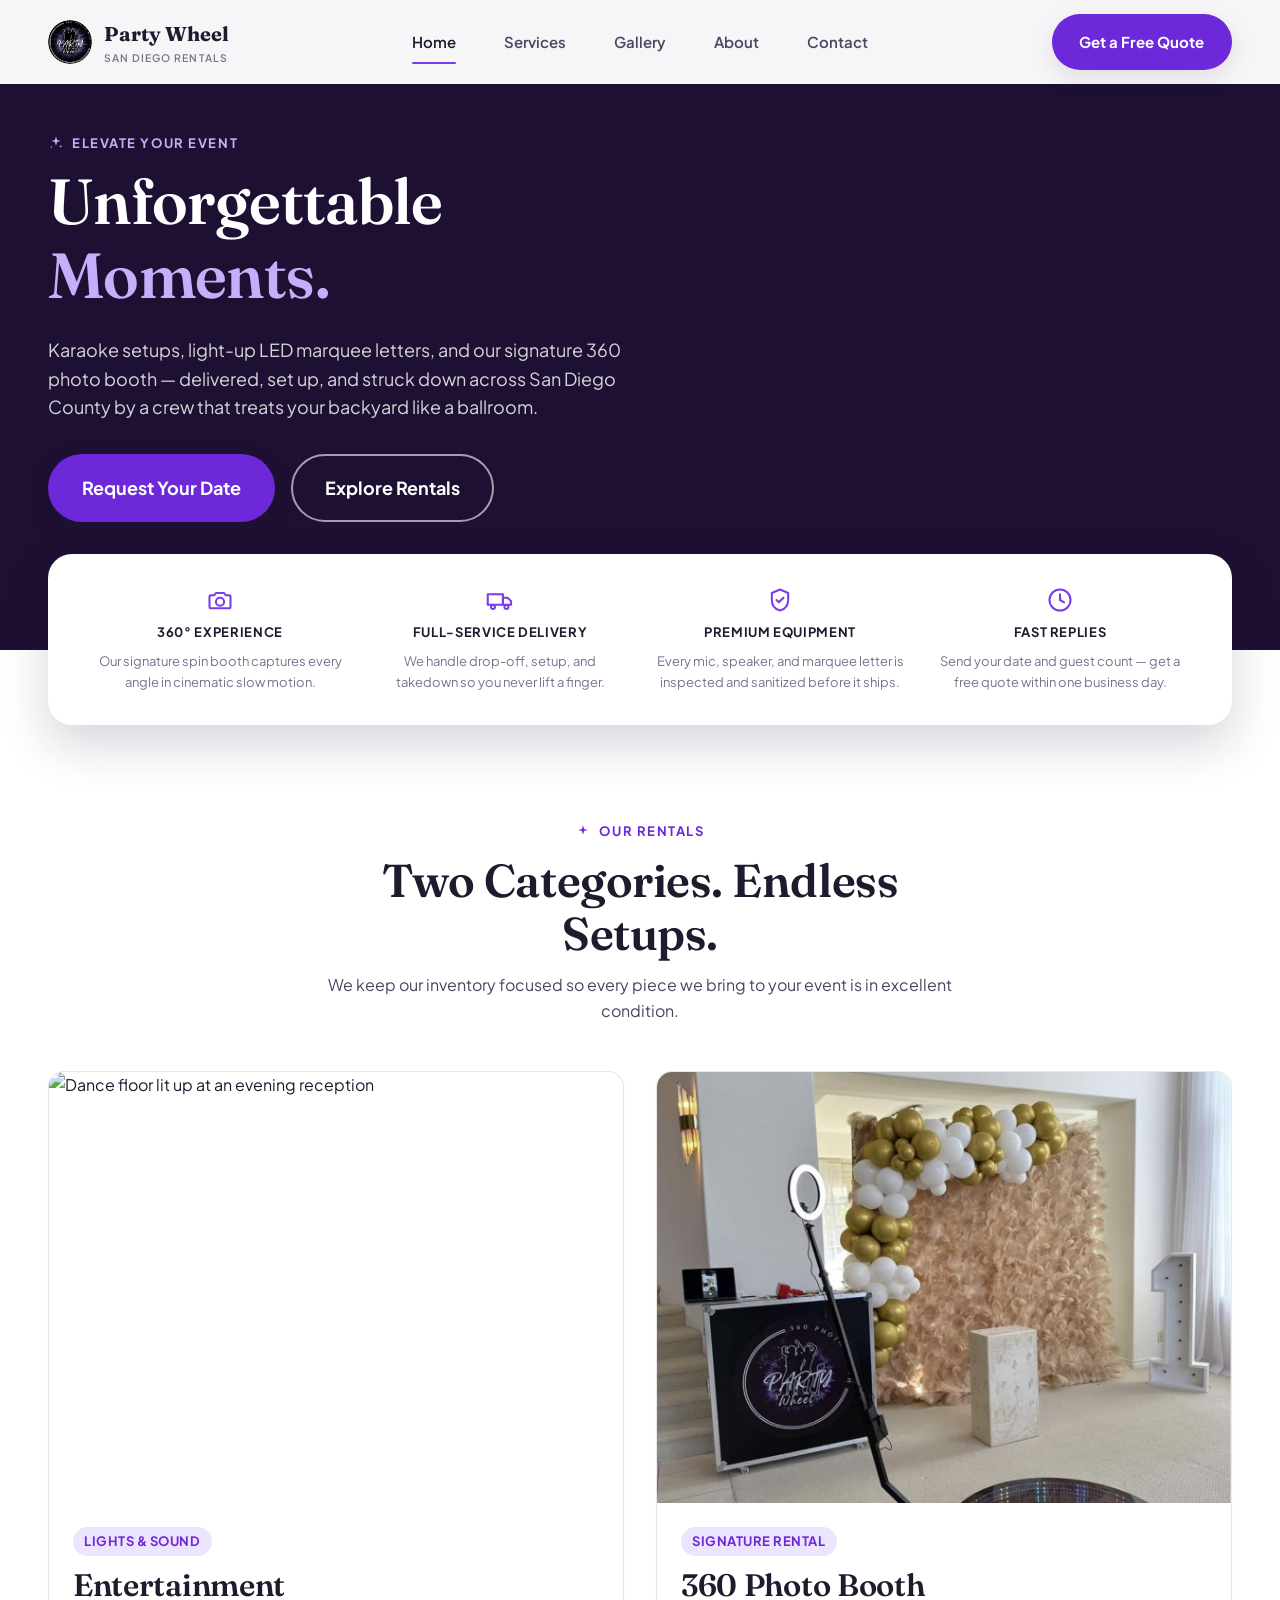
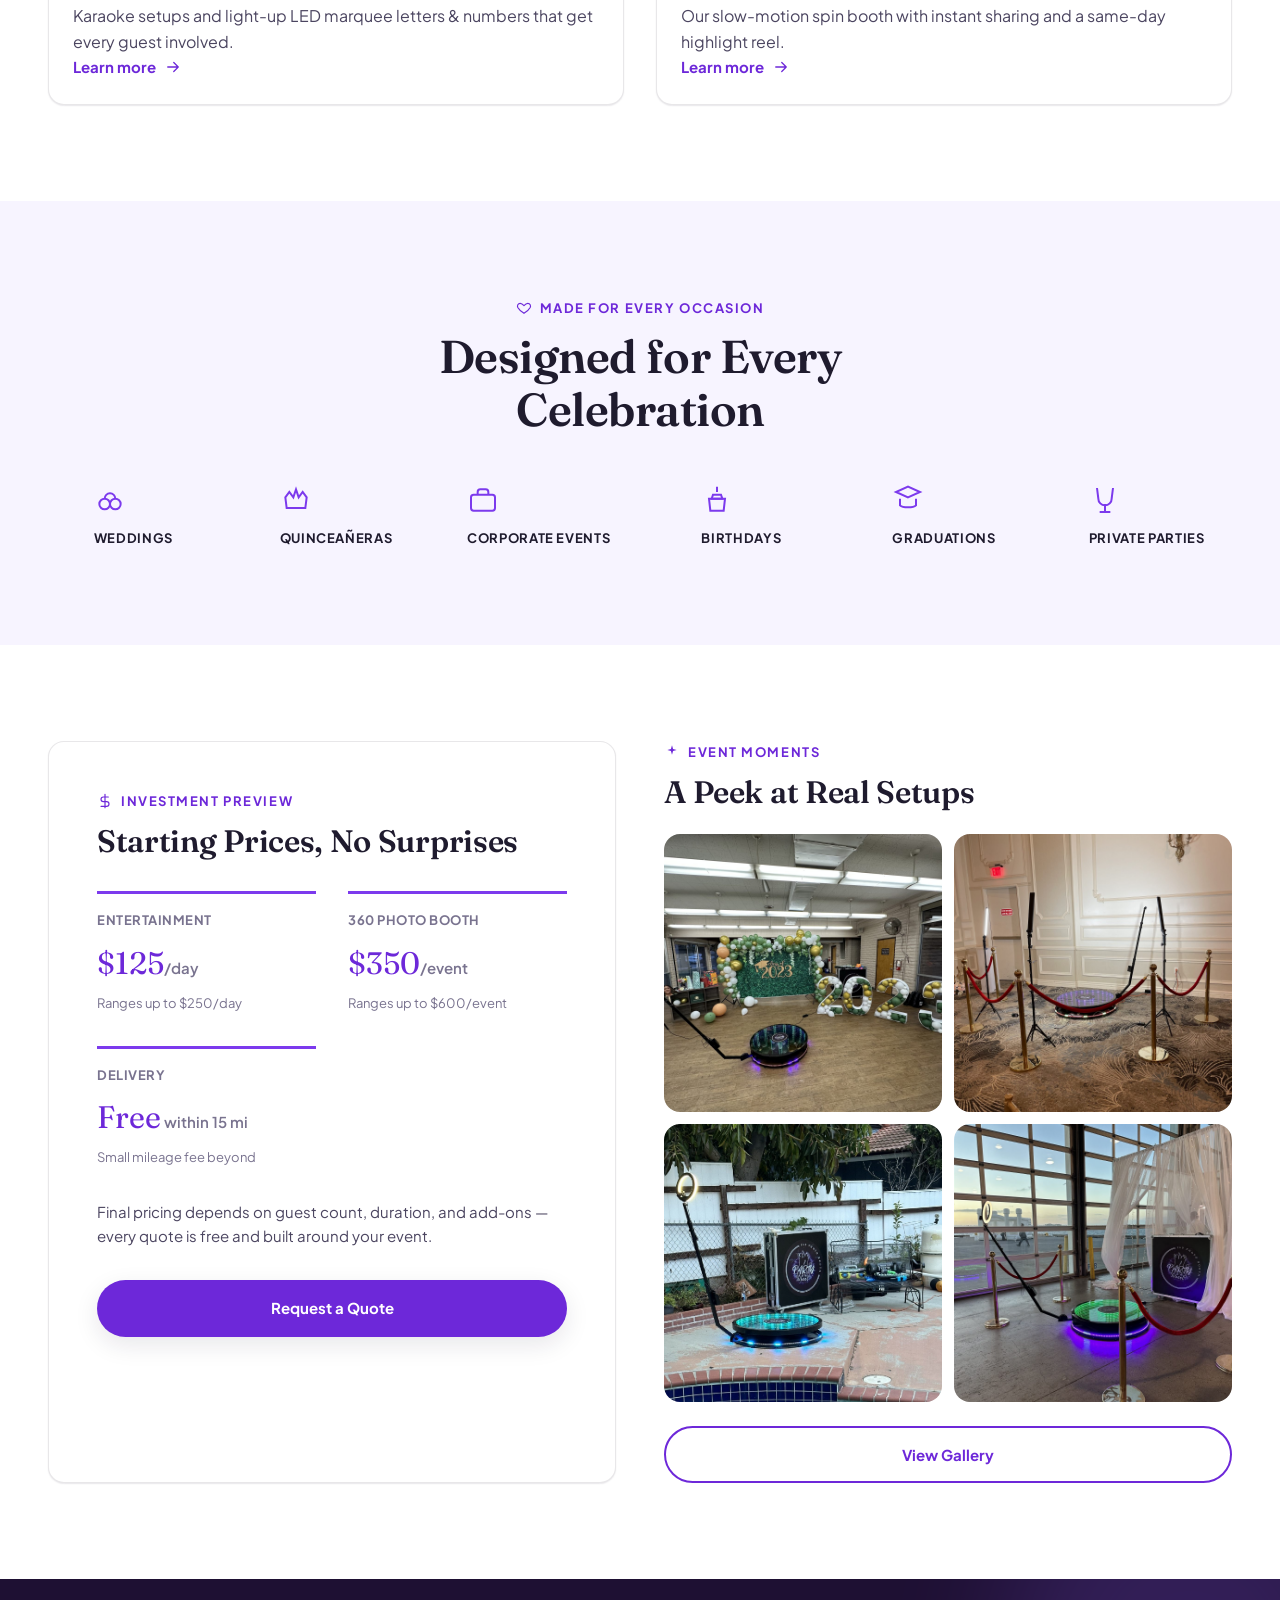
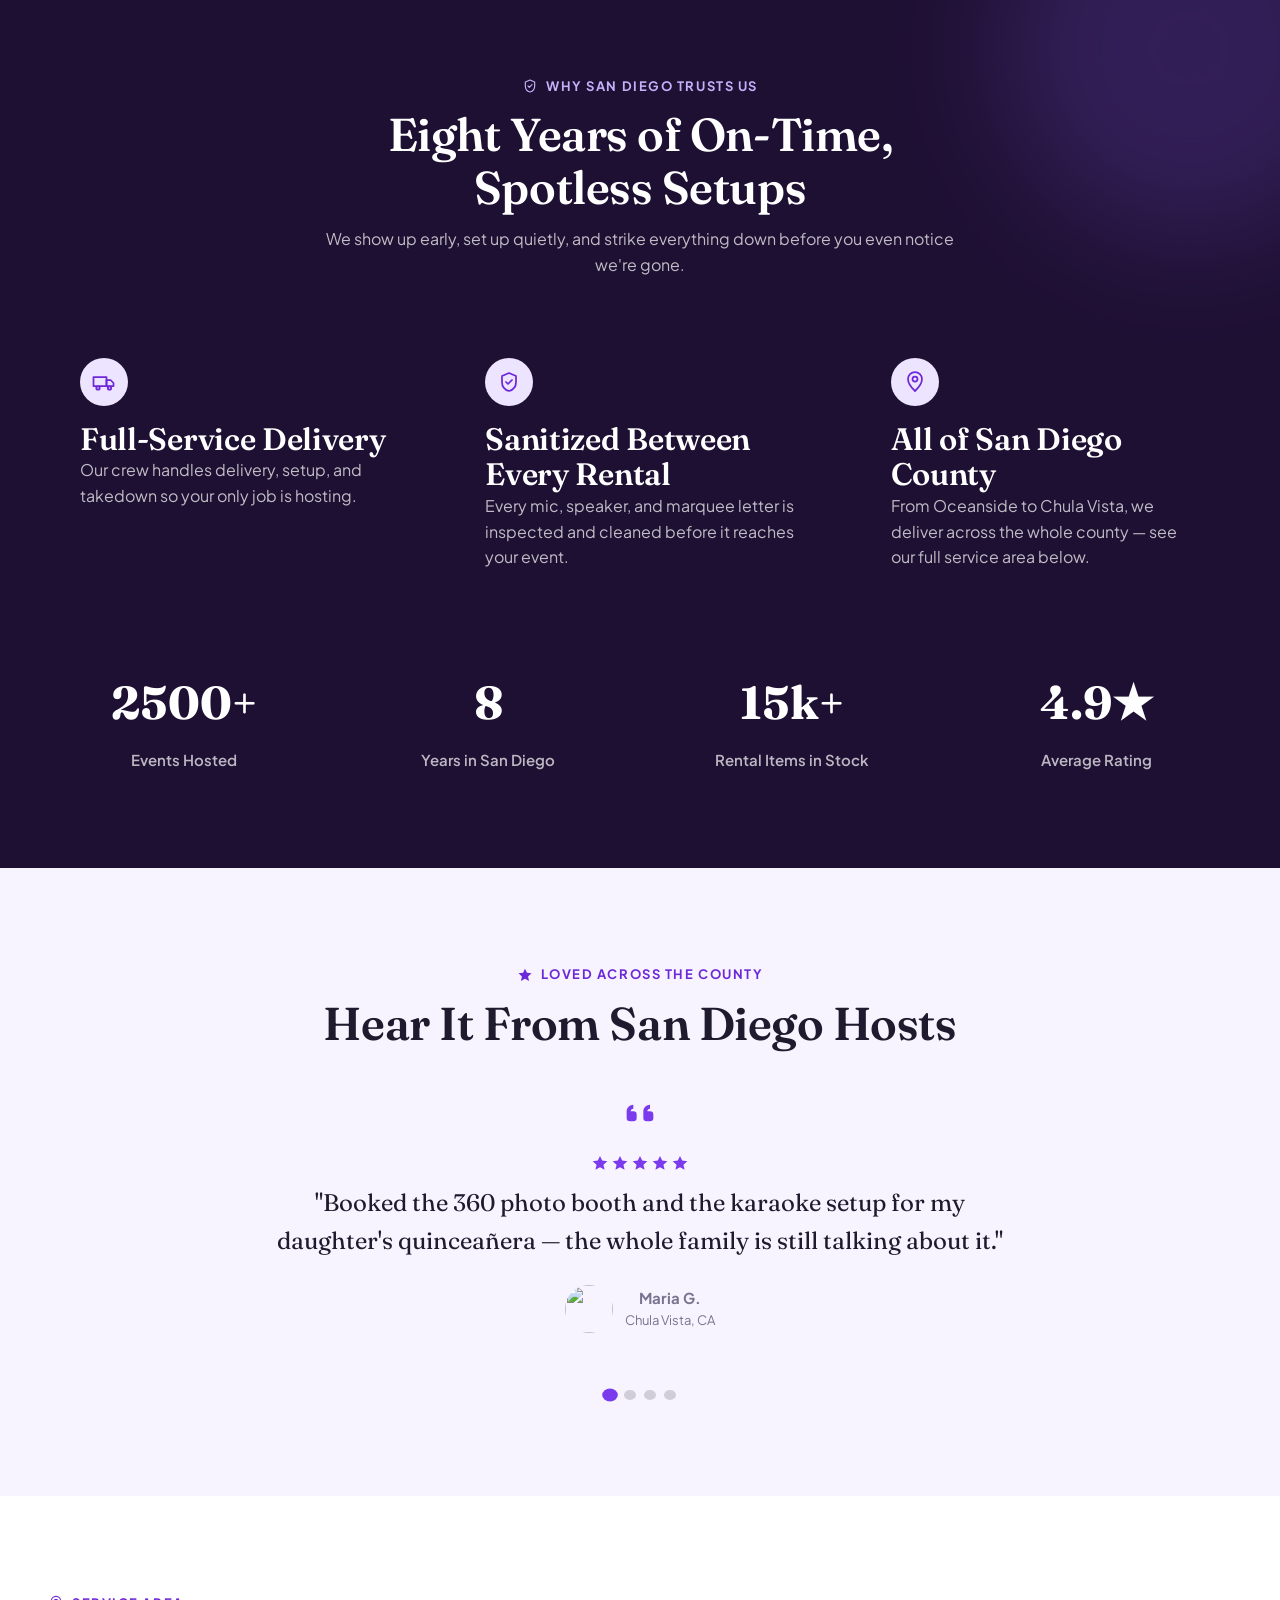
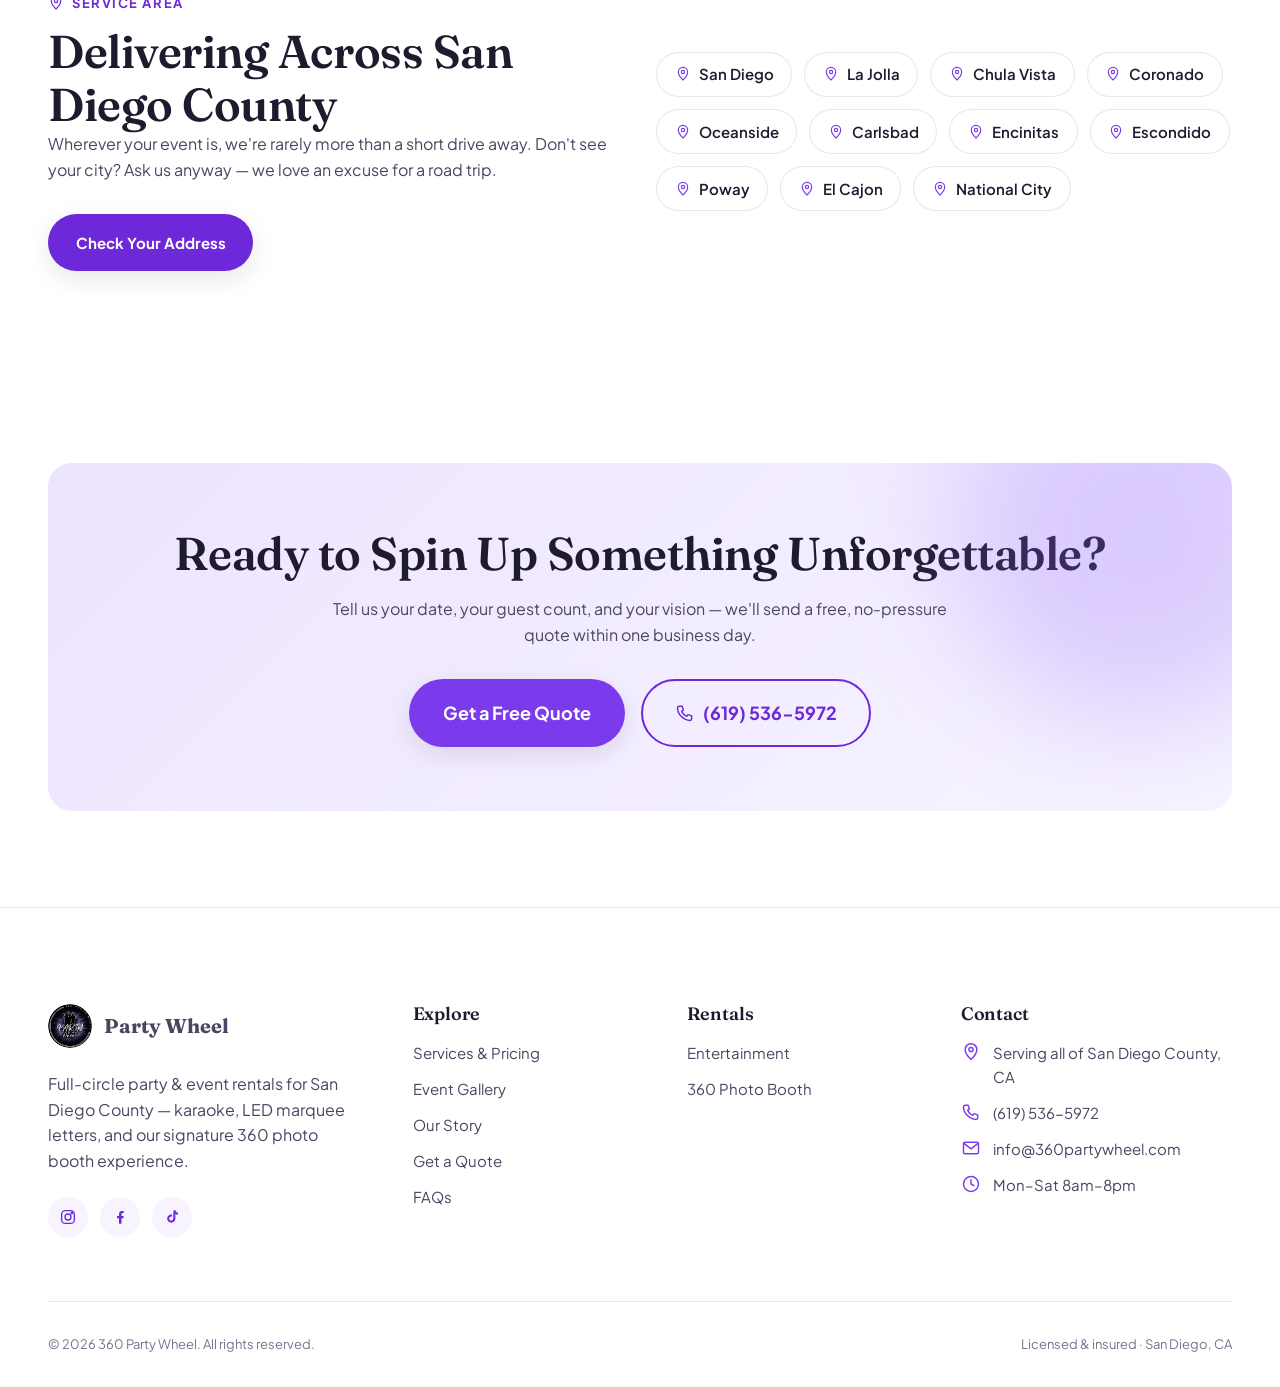
==== index.html @ d9ec2bf5 "Initial commit of 360 Party Wheel website Static HTML/CSS/JS site for the 360 Party Wheel party rent" ====
<!doctype html>
<html lang="en">
<head>
<meta charset="UTF-8">
<meta name="viewport" content="width=device-width, initial-scale=1">
<title>360 Party Wheel | San Diego Party & Event Rentals — Karaoke, LED Marquee, Photo Booth</title>
<meta name="description" content="San Diego's full-circle party rental company. Karaoke setups, LED marquee letters &amp; numbers, and our signature 360 photo booth — delivered and set up across San Diego County.">
<meta name="theme-color" content="#1e1033">
<link rel="preconnect" href="https://fonts.googleapis.com">
<link rel="preconnect" href="https://fonts.gstatic.com" crossorigin>
<link rel="preconnect" href="https://images.unsplash.com">
<link rel="icon" type="image/png" href="assets/img/favicon.png">
<link rel="stylesheet" href="assets/css/style.css">
</head>
<body>
<a class="skip-link" href="#main">Skip to main content</a>

<header class="site-header">
  <div class="container">
    <a href="index.html" class="brand">
      <img src="assets/img/logo-badge.png" alt="" class="brand-logo" width="44" height="44">
      <span>Party Wheel<small>San Diego Rentals</small></span>
    </a>
    <nav class="nav-desktop" aria-label="Primary">
      <a href="index.html">Home</a>
      <a href="services.html">Services</a>
      <a href="gallery.html">Gallery</a>
      <a href="about.html">About</a>
      <a href="contact.html">Contact</a>
    </nav>
    <div class="header-actions">
      <a class="btn btn-primary" href="contact.html">Get a Free Quote</a>
      <button class="nav-toggle" aria-label="Open menu" aria-expanded="false" aria-controls="nav-drawer">
        <span></span><span></span><span></span>
      </button>
    </div>
  </div>
</header>

<div class="nav-drawer" id="nav-drawer" data-open="false">
  <div class="nav-drawer-scrim"></div>
  <div class="nav-drawer-panel" role="dialog" aria-modal="true" aria-label="Mobile navigation">
    <div class="nav-drawer-head">
      <span class="brand"><img src="assets/img/logo-badge.png" alt="" class="brand-logo" width="48" height="48"></span>
      <button class="icon-btn nav-drawer-close" aria-label="Close menu">
        <svg viewBox="0 0 24 24" fill="none" stroke="currentColor" stroke-width="1.75" stroke-linecap="round" stroke-linejoin="round"><path d="M6 6l12 12M18 6L6 18"/></svg>
      </button>
    </div>
    <nav class="nav-drawer-links" aria-label="Mobile primary">
      <a href="index.html">Home</a>
      <a href="services.html">Services</a>
      <a href="gallery.html">Gallery</a>
      <a href="about.html">About</a>
      <a href="contact.html">Contact</a>
    </nav>
    <div class="nav-drawer-foot">
      <a href="tel:+16195365972"><svg style="width:18px;height:18px;display:inline;vertical-align:-3px;margin-right:6px" viewBox="0 0 24 24" fill="none" stroke="currentColor" stroke-width="1.75" stroke-linecap="round" stroke-linejoin="round"><path d="M5 4h3.5l1.5 4.5-2 1.5a12 12 0 0 0 6 6l1.5-2 4.5 1.5V19a2 2 0 0 1-2 2C10.5 21 3 13.5 3 6a2 2 0 0 1 2-2z"/></svg>(619) 536-5972</a>
      <a class="btn btn-accent btn-block" href="contact.html">Get a Free Quote</a>
    </div>
  </div>
</div>

<main id="main">

  <!-- ============ HERO ============ -->
  <section class="hero">
    <div class="hero-bg">
      <img
        src="https://images.unsplash.com/photo-1517457373958-b7bdd4587205?auto=format&fit=crop&w=1800&h=1400&q=75"
        width="1800" height="1400"
        alt="Dance floor lit up with colorful lights at an evening reception"
        fetchpriority="high">
    </div>
    <div class="container">
      <div class="hero-copy">
        <span class="eyebrow">
          <svg viewBox="0 0 24 24" fill="currentColor"><path d="M12 2l1.6 5.4L19 9l-5.4 1.6L12 16l-1.6-5.4L5 9l5.4-1.6z"/><circle cx="19" cy="17" r="1.4"/><circle cx="5" cy="18" r="1"/></svg>
          Elevate Your Event
        </span>
        <h1 class="reveal">Unforgettable <em>Moments.</em></h1>
        <p class="hero-lede reveal">Karaoke setups, light-up LED marquee letters, and our signature 360 photo booth — delivered, set up, and struck down across San Diego County by a crew that treats your backyard like a ballroom.</p>
        <div class="hero-actions reveal">
          <a class="btn btn-primary btn-lg" href="contact.html">Request Your Date</a>
          <a class="btn btn-outline btn-lg" href="services.html">Explore Rentals</a>
        </div>
      </div>
    </div>
  </section>

  <div class="container">
    <div class="feature-bar reveal">
      <div class="feature-bar-item">
        <svg viewBox="0 0 24 24" fill="none" stroke="currentColor" stroke-width="1.75" stroke-linecap="round" stroke-linejoin="round"><path d="M4 8h3l1.5-2h7L17 8h3a1 1 0 0 1 1 1v9a1 1 0 0 1-1 1H4a1 1 0 0 1-1-1V9a1 1 0 0 1 1-1z"/><circle cx="12" cy="13.5" r="3.5"/></svg>
        <strong>360° Experience</strong>
        <p>Our signature spin booth captures every angle in cinematic slow motion.</p>
      </div>
      <div class="feature-bar-item">
        <svg viewBox="0 0 24 24" fill="none" stroke="currentColor" stroke-width="1.75" stroke-linecap="round" stroke-linejoin="round"><rect x="1.5" y="7" width="13" height="9"/><path d="M14.5 10h4l3 3v3h-7z"/><circle cx="6" cy="18" r="1.7"/><circle cx="17.5" cy="18" r="1.7"/></svg>
        <strong>Full-Service Delivery</strong>
        <p>We handle drop-off, setup, and takedown so you never lift a finger.</p>
      </div>
      <div class="feature-bar-item">
        <svg viewBox="0 0 24 24" fill="none" stroke="currentColor" stroke-width="1.75" stroke-linecap="round" stroke-linejoin="round"><path d="M12 3l7 3v6c0 5-3 8-7 9-4-1-7-4-7-9V6z"/><path d="M9 12l2 2 4-4"/></svg>
        <strong>Premium Equipment</strong>
        <p>Every mic, speaker, and marquee letter is inspected and sanitized before it ships.</p>
      </div>
      <div class="feature-bar-item">
        <svg viewBox="0 0 24 24" fill="none" stroke="currentColor" stroke-width="1.75" stroke-linecap="round" stroke-linejoin="round"><circle cx="12" cy="12" r="9"/><path d="M12 7v5l3.5 2"/></svg>
        <strong>Fast Replies</strong>
        <p>Send your date and guest count — get a free quote within one business day.</p>
      </div>
    </div>
  </div>

  <!-- ============ OUR RENTALS ============ -->
  <section class="section" id="rentals-overview" style="padding-top: 0;">
    <div class="container">
      <div class="section-head centered mx-auto">
        <span class="eyebrow">
          <svg viewBox="0 0 24 24" fill="currentColor"><path d="M12 2l1.6 5.4L19 9l-5.4 1.6L12 16l-1.6-5.4L5 9l5.4-1.6z"/></svg>
          Our Rentals
        </span>
        <h2>Two Categories. Endless Setups.</h2>
        <p>We keep our inventory focused so every piece we bring to your event is in excellent condition.</p>
      </div>
      <div class="grid grid-2" data-reveal-group>
        <article class="card item-card reveal">
          <div class="item-card-media">
            <img src="https://images.unsplash.com/photo-1517457373958-b7bdd4587205?auto=format&fit=crop&w=600&h=450&q=75" width="600" height="450" loading="lazy" alt="Dance floor lit up at an evening reception">
          </div>
          <div class="item-card-body">
            <span class="item-card-tag">Lights &amp; Sound</span>
            <h3>Entertainment</h3>
            <p>Karaoke setups and light-up LED marquee letters &amp; numbers that get every guest involved.</p>
            <a class="service-card-link" href="services.html#entertainment">
              Learn more
              <svg viewBox="0 0 24 24" fill="none" stroke="currentColor" stroke-width="1.75" stroke-linecap="round" stroke-linejoin="round"><path d="M5 12h14M13 6l6 6-6 6"/></svg>
            </a>
          </div>
        </article>
        <article class="card item-card reveal">
          <div class="item-card-media">
            <img src="assets/img/gallery/booth-birthday-balloon-arch.jpg" width="600" height="450" loading="lazy" alt="360 Party Wheel spin booth set up in front of a gold and white balloon arch">
          </div>
          <div class="item-card-body">
            <span class="item-card-tag">Signature Rental</span>
            <h3>360 Photo Booth</h3>
            <p>Our slow-motion spin booth with instant sharing and a same-day highlight reel.</p>
            <a class="service-card-link" href="services.html#photo-booth">
              Learn more
              <svg viewBox="0 0 24 24" fill="none" stroke="currentColor" stroke-width="1.75" stroke-linecap="round" stroke-linejoin="round"><path d="M5 12h14M13 6l6 6-6 6"/></svg>
            </a>
          </div>
        </article>
      </div>
    </div>
  </section>

  <!-- ============ OCCASIONS ============ -->
  <section class="section section-alt">
    <div class="container">
      <div class="section-head centered mx-auto">
        <span class="eyebrow">
          <svg viewBox="0 0 24 24" fill="none" stroke="currentColor" stroke-width="1.75" stroke-linecap="round" stroke-linejoin="round"><path d="M12 20s-7-4.4-9.3-8.7C1.3 8.3 3 5 6.3 5 8.4 5 10 6.2 12 8.5 14 6.2 15.6 5 17.7 5 21 5 22.7 8.3 21.3 11.3 19 15.6 12 20 12 20z"/></svg>
          Made for Every Occasion
        </span>
        <h2>Designed for Every Celebration</h2>
      </div>
      <div class="grid occasion-grid" data-reveal-group style="text-align:center;">
        <div class="reveal">
          <svg style="width:32px;height:32px;color:var(--violet-600);margin-bottom:var(--space-3);" viewBox="0 0 24 24" fill="none" stroke="currentColor" stroke-width="1.5"><circle cx="8" cy="15" r="4"/><circle cx="16" cy="15" r="4"/><path d="M8 11a4 4 0 0 1 8 0"/></svg>
          <div style="font-size:var(--text-xs); font-weight:700; text-transform:uppercase; letter-spacing:0.05em;">Weddings</div>
        </div>
        <div class="reveal">
          <svg style="width:32px;height:32px;color:var(--violet-600);margin-bottom:var(--space-3);" viewBox="0 0 24 24" fill="none" stroke="currentColor" stroke-width="1.5"><path d="M4 10l3-4 3 4 2-6 2 6 3-4 3 4-1 8H5z"/><path d="M5 18h14"/></svg>
          <div style="font-size:var(--text-xs); font-weight:700; text-transform:uppercase; letter-spacing:0.05em;">Quinceañeras</div>
        </div>
        <div class="reveal">
          <svg style="width:32px;height:32px;color:var(--violet-600);margin-bottom:var(--space-3);" viewBox="0 0 24 24" fill="none" stroke="currentColor" stroke-width="1.5"><rect x="3" y="8" width="18" height="12" rx="2"/><path d="M8 8V6a2 2 0 0 1 2-2h4a2 2 0 0 1 2 2v2"/></svg>
          <div style="font-size:var(--text-xs); font-weight:700; text-transform:uppercase; letter-spacing:0.05em;">Corporate Events</div>
        </div>
        <div class="reveal">
          <svg style="width:32px;height:32px;color:var(--violet-600);margin-bottom:var(--space-3);" viewBox="0 0 24 24" fill="none" stroke="currentColor" stroke-width="1.5"><path d="M12 2v4M9 8h6l1 3H8z"/><path d="M6 11h12l-1 9H7z"/></svg>
          <div style="font-size:var(--text-xs); font-weight:700; text-transform:uppercase; letter-spacing:0.05em;">Birthdays</div>
        </div>
        <div class="reveal">
          <svg style="width:32px;height:32px;color:var(--violet-600);margin-bottom:var(--space-3);" viewBox="0 0 24 24" fill="none" stroke="currentColor" stroke-width="1.5"><path d="M12 10l9-4-9-4-9 4z"/><path d="M6 11v5c2 2 10 2 12 0v-5"/></svg>
          <div style="font-size:var(--text-xs); font-weight:700; text-transform:uppercase; letter-spacing:0.05em;">Graduations</div>
        </div>
        <div class="reveal">
          <svg style="width:32px;height:32px;color:var(--violet-600);margin-bottom:var(--space-3);" viewBox="0 0 24 24" fill="none" stroke="currentColor" stroke-width="1.5"><path d="M6 3l1 8a5 5 0 0 0 10 0l1-8"/><path d="M12 15v6M8 21h8"/></svg>
          <div style="font-size:var(--text-xs); font-weight:700; text-transform:uppercase; letter-spacing:0.05em;">Private Parties</div>
        </div>
      </div>
    </div>
  </section>

  <!-- ============ INVESTMENT PREVIEW + EVENT MOMENTS ============ -->
  <section class="section">
    <div class="container">
      <div class="grid grid-2" style="gap: var(--space-8); align-items: stretch;">
        <div class="card investment-panel reveal">
          <span class="eyebrow">
            <svg viewBox="0 0 24 24" fill="none" stroke="currentColor" stroke-width="1.75" stroke-linecap="round" stroke-linejoin="round"><path d="M12 2v20M17 6H9.5a3.5 3.5 0 0 0 0 7h5a3.5 3.5 0 0 1 0 7H6"/></svg>
            Investment Preview
          </span>
          <h3>Starting Prices, No Surprises</h3>
          <div class="investment-grid">
            <div class="investment-item">
              <div class="investment-item-label">Entertainment</div>
              <div class="investment-price">$125<span>/day</span></div>
              <div class="investment-range">Ranges up to $250/day</div>
            </div>
            <div class="investment-item">
              <div class="investment-item-label">360 Photo Booth</div>
              <div class="investment-price">$350<span>/event</span></div>
              <div class="investment-range">Ranges up to $600/event</div>
            </div>
            <div class="investment-item">
              <div class="investment-item-label">Delivery</div>
              <div class="investment-price">Free<span> within 15 mi</span></div>
              <div class="investment-range">Small mileage fee beyond</div>
            </div>
          </div>
          <p class="investment-note">Final pricing depends on guest count, duration, and add-ons — every quote is free and built around your event.</p>
          <a class="btn btn-primary btn-block" href="contact.html">Request a Quote</a>
        </div>
        <div class="reveal">
          <span class="eyebrow">
            <svg viewBox="0 0 24 24" fill="currentColor"><path d="M12 2l1.6 5.4L19 9l-5.4 1.6L12 16l-1.6-5.4L5 9l5.4-1.6z"/></svg>
            Event Moments
          </span>
          <h3 style="margin-bottom: var(--space-5);">A Peek at Real Setups</h3>
          <div class="mini-gallery">
            <img src="assets/img/gallery/booth-graduation-2023.jpg" loading="lazy" alt="360 Party Wheel booth at a Class of 2023 graduation with balloon marquee numbers">
            <img src="assets/img/gallery/booth-ballroom-red-carpet.jpg" loading="lazy" alt="360 Party Wheel spin booth roped off with red carpet in a ballroom">
            <img src="assets/img/gallery/booth-poolside-led.jpg" loading="lazy" alt="360 Party Wheel spin booth glowing blue poolside at dusk">
            <img src="assets/img/gallery/booth-hangar-dock.jpg" loading="lazy" alt="360 Party Wheel spin booth set up at a waterfront hangar venue">
          </div>
          <a class="btn btn-outline btn-block" href="gallery.html">View Gallery</a>
        </div>
      </div>
    </div>
  </section>

  <!-- ============ WHY US / STATS ============ -->
  <section class="section section-inverse" style="position:relative; overflow:hidden;">
    <div class="decor-blob b1" style="opacity:0.18;"></div>
    <div class="container" style="position:relative; z-index:1;">
      <div class="section-head centered mx-auto">
        <span class="eyebrow" style="color:var(--violet-300);">
          <svg viewBox="0 0 24 24" fill="none" stroke="currentColor" stroke-width="1.75" stroke-linecap="round" stroke-linejoin="round"><path d="M12 3l7 3v6c0 5-3 8-7 9-4-1-7-4-7-9V6z"/><path d="M9 12l2 2 4-4"/></svg>
          Why San Diego Trusts Us
        </span>
        <h2>Eight Years of On-Time, Spotless Setups</h2>
        <p>We show up early, set up quietly, and strike everything down before you even notice we're gone.</p>
      </div>
      <div class="grid grid-3" style="margin-bottom: var(--space-10);" data-reveal-group>
        <div class="feature-card reveal">
          <span class="feature-card-icon">
            <svg viewBox="0 0 24 24" fill="none" stroke="currentColor" stroke-width="1.75" stroke-linecap="round" stroke-linejoin="round"><rect x="1.5" y="7" width="13" height="9"/><path d="M14.5 10h4l3 3v3h-7z"/><circle cx="6" cy="18" r="1.7"/><circle cx="17.5" cy="18" r="1.7"/></svg>
          </span>
          <h3>Full-Service Delivery</h3>
          <p>Our crew handles delivery, setup, and takedown so your only job is hosting.</p>
        </div>
        <div class="feature-card reveal">
          <span class="feature-card-icon">
            <svg viewBox="0 0 24 24" fill="none" stroke="currentColor" stroke-width="1.75" stroke-linecap="round" stroke-linejoin="round"><path d="M12 3l7 3v6c0 5-3 8-7 9-4-1-7-4-7-9V6z"/><path d="M9 12l2 2 4-4"/></svg>
          </span>
          <h3>Sanitized Between Every Rental</h3>
          <p>Every mic, speaker, and marquee letter is inspected and cleaned before it reaches your event.</p>
        </div>
        <div class="feature-card reveal">
          <span class="feature-card-icon">
            <svg viewBox="0 0 24 24" fill="none" stroke="currentColor" stroke-width="1.75" stroke-linecap="round" stroke-linejoin="round"><path d="M12 21s7-6.5 7-12a7 7 0 0 0-14 0c0 5.5 7 12 7 12z"/><circle cx="12" cy="9" r="2.5"/></svg>
          </span>
          <h3>All of San Diego County</h3>
          <p>From Oceanside to Chula Vista, we deliver across the whole county — see our full service area below.</p>
        </div>
      </div>
      <div class="stats-row" data-reveal-group>
        <div class="stat reveal">
          <div class="stat-number"><span data-counter="2500" data-suffix="+">0</span></div>
          <div class="stat-label">Events Hosted</div>
        </div>
        <div class="stat reveal">
          <div class="stat-number"><span data-counter="8">0</span></div>
          <div class="stat-label">Years in San Diego</div>
        </div>
        <div class="stat reveal">
          <div class="stat-number"><span data-counter="15" data-suffix="k+">0</span></div>
          <div class="stat-label">Rental Items in Stock</div>
        </div>
        <div class="stat reveal">
          <div class="stat-number"><span data-counter="4.9" data-decimals="1" data-suffix="★">0</span></div>
          <div class="stat-label">Average Rating</div>
        </div>
      </div>
    </div>
  </section>

  <!-- ============ TESTIMONIALS ============ -->
  <section class="section section-alt">
    <div class="container">
      <div class="section-head centered mx-auto">
        <span class="eyebrow">
          <svg viewBox="0 0 24 24" fill="currentColor"><path d="M12 2.5l2.9 6.3 6.9.7-5.2 4.7 1.5 6.8L12 17.6l-6.1 3.4 1.5-6.8-5.2-4.7 6.9-.7z"/></svg>
          Loved Across the County
        </span>
        <h2>Hear It From San Diego Hosts</h2>
      </div>
      <div class="testimonial-carousel">
        <div class="testimonial-track">
          <div class="testimonial-slide is-active">
            <svg class="testimonial-quote-icon" viewBox="0 0 24 24" fill="currentColor"><path d="M4 8c0-2.2 1.8-4 4-4v2.4c-.9 0-1.6.7-1.6 1.6H8a2 2 0 0 1 2 2v2a2 2 0 0 1-2 2H6a2 2 0 0 1-2-2zm10 0c0-2.2 1.8-4 4-4v2.4c-.9 0-1.6.7-1.6 1.6H18a2 2 0 0 1 2 2v2a2 2 0 0 1-2 2h-2a2 2 0 0 1-2-2z"/></svg>
            <div class="testimonial-stars">
              <svg viewBox="0 0 24 24" fill="currentColor"><path d="M12 2.5l2.9 6.3 6.9.7-5.2 4.7 1.5 6.8L12 17.6l-6.1 3.4 1.5-6.8-5.2-4.7 6.9-.7z"/></svg>
              <svg viewBox="0 0 24 24" fill="currentColor"><path d="M12 2.5l2.9 6.3 6.9.7-5.2 4.7 1.5 6.8L12 17.6l-6.1 3.4 1.5-6.8-5.2-4.7 6.9-.7z"/></svg>
              <svg viewBox="0 0 24 24" fill="currentColor"><path d="M12 2.5l2.9 6.3 6.9.7-5.2 4.7 1.5 6.8L12 17.6l-6.1 3.4 1.5-6.8-5.2-4.7 6.9-.7z"/></svg>
              <svg viewBox="0 0 24 24" fill="currentColor"><path d="M12 2.5l2.9 6.3 6.9.7-5.2 4.7 1.5 6.8L12 17.6l-6.1 3.4 1.5-6.8-5.2-4.7 6.9-.7z"/></svg>
              <svg viewBox="0 0 24 24" fill="currentColor"><path d="M12 2.5l2.9 6.3 6.9.7-5.2 4.7 1.5 6.8L12 17.6l-6.1 3.4 1.5-6.8-5.2-4.7 6.9-.7z"/></svg>
            </div>
            <p>"Booked the 360 photo booth and the karaoke setup for my daughter's quinceañera — the whole family is still talking about it."</p>
            <div class="testimonial-author">
              <img src="https://images.unsplash.com/photo-1544725176-7c40e5a71c5e?auto=format&fit=crop&w=96&h=96&q=75" width="48" height="48" loading="lazy" alt="">
              <span><strong>Maria G.</strong><span>Chula Vista, CA</span></span>
            </div>
          </div>
          <div class="testimonial-slide">
            <svg class="testimonial-quote-icon" viewBox="0 0 24 24" fill="currentColor"><path d="M4 8c0-2.2 1.8-4 4-4v2.4c-.9 0-1.6.7-1.6 1.6H8a2 2 0 0 1 2 2v2a2 2 0 0 1-2 2H6a2 2 0 0 1-2-2zm10 0c0-2.2 1.8-4 4-4v2.4c-.9 0-1.6.7-1.6 1.6H18a2 2 0 0 1 2 2v2a2 2 0 0 1-2 2h-2a2 2 0 0 1-2-2z"/></svg>
            <div class="testimonial-stars">
              <svg viewBox="0 0 24 24" fill="currentColor"><path d="M12 2.5l2.9 6.3 6.9.7-5.2 4.7 1.5 6.8L12 17.6l-6.1 3.4 1.5-6.8-5.2-4.7 6.9-.7z"/></svg>
              <svg viewBox="0 0 24 24" fill="currentColor"><path d="M12 2.5l2.9 6.3 6.9.7-5.2 4.7 1.5 6.8L12 17.6l-6.1 3.4 1.5-6.8-5.2-4.7 6.9-.7z"/></svg>
              <svg viewBox="0 0 24 24" fill="currentColor"><path d="M12 2.5l2.9 6.3 6.9.7-5.2 4.7 1.5 6.8L12 17.6l-6.1 3.4 1.5-6.8-5.2-4.7 6.9-.7z"/></svg>
              <svg viewBox="0 0 24 24" fill="currentColor"><path d="M12 2.5l2.9 6.3 6.9.7-5.2 4.7 1.5 6.8L12 17.6l-6.1 3.4 1.5-6.8-5.2-4.7 6.9-.7z"/></svg>
              <svg viewBox="0 0 24 24" fill="currentColor"><path d="M12 2.5l2.9 6.3 6.9.7-5.2 4.7 1.5 6.8L12 17.6l-6.1 3.4 1.5-6.8-5.2-4.7 6.9-.7z"/></svg>
            </div>
            <p>"Setup and breakdown were seamless. Karaoke went all night at our backyard bash in La Jolla."</p>
            <div class="testimonial-author">
              <img src="https://images.unsplash.com/photo-1547425260-76bcadfb4f2c?auto=format&fit=crop&w=96&h=96&q=75" width="48" height="48" loading="lazy" alt="">
              <span><strong>Daniel R.</strong><span>La Jolla, CA</span></span>
            </div>
          </div>
          <div class="testimonial-slide">
            <svg class="testimonial-quote-icon" viewBox="0 0 24 24" fill="currentColor"><path d="M4 8c0-2.2 1.8-4 4-4v2.4c-.9 0-1.6.7-1.6 1.6H8a2 2 0 0 1 2 2v2a2 2 0 0 1-2 2H6a2 2 0 0 1-2-2zm10 0c0-2.2 1.8-4 4-4v2.4c-.9 0-1.6.7-1.6 1.6H18a2 2 0 0 1 2 2v2a2 2 0 0 1-2 2h-2a2 2 0 0 1-2-2z"/></svg>
            <div class="testimonial-stars">
              <svg viewBox="0 0 24 24" fill="currentColor"><path d="M12 2.5l2.9 6.3 6.9.7-5.2 4.7 1.5 6.8L12 17.6l-6.1 3.4 1.5-6.8-5.2-4.7 6.9-.7z"/></svg>
              <svg viewBox="0 0 24 24" fill="currentColor"><path d="M12 2.5l2.9 6.3 6.9.7-5.2 4.7 1.5 6.8L12 17.6l-6.1 3.4 1.5-6.8-5.2-4.7 6.9-.7z"/></svg>
              <svg viewBox="0 0 24 24" fill="currentColor"><path d="M12 2.5l2.9 6.3 6.9.7-5.2 4.7 1.5 6.8L12 17.6l-6.1 3.4 1.5-6.8-5.2-4.7 6.9-.7z"/></svg>
              <svg viewBox="0 0 24 24" fill="currentColor"><path d="M12 2.5l2.9 6.3 6.9.7-5.2 4.7 1.5 6.8L12 17.6l-6.1 3.4 1.5-6.8-5.2-4.7 6.9-.7z"/></svg>
              <svg viewBox="0 0 24 24" fill="currentColor"><path d="M12 2.5l2.9 6.3 6.9.7-5.2 4.7 1.5 6.8L12 17.6l-6.1 3.4 1.5-6.8-5.2-4.7 6.9-.7z"/></svg>
            </div>
            <p>"Corporate holiday party hit different with the photo booth. HR wants to rebook for next year already."</p>
            <div class="testimonial-author">
              <img src="https://images.unsplash.com/photo-1494790108377-be9c29b29330?auto=format&fit=crop&w=96&h=96&q=75" width="48" height="48" loading="lazy" alt="">
              <span><strong>Priya K.</strong><span>Downtown San Diego, CA</span></span>
            </div>
          </div>
          <div class="testimonial-slide">
            <svg class="testimonial-quote-icon" viewBox="0 0 24 24" fill="currentColor"><path d="M4 8c0-2.2 1.8-4 4-4v2.4c-.9 0-1.6.7-1.6 1.6H8a2 2 0 0 1 2 2v2a2 2 0 0 1-2 2H6a2 2 0 0 1-2-2zm10 0c0-2.2 1.8-4 4-4v2.4c-.9 0-1.6.7-1.6 1.6H18a2 2 0 0 1 2 2v2a2 2 0 0 1-2 2h-2a2 2 0 0 1-2-2z"/></svg>
            <div class="testimonial-stars">
              <svg viewBox="0 0 24 24" fill="currentColor"><path d="M12 2.5l2.9 6.3 6.9.7-5.2 4.7 1.5 6.8L12 17.6l-6.1 3.4 1.5-6.8-5.2-4.7 6.9-.7z"/></svg>
              <svg viewBox="0 0 24 24" fill="currentColor"><path d="M12 2.5l2.9 6.3 6.9.7-5.2 4.7 1.5 6.8L12 17.6l-6.1 3.4 1.5-6.8-5.2-4.7 6.9-.7z"/></svg>
              <svg viewBox="0 0 24 24" fill="currentColor"><path d="M12 2.5l2.9 6.3 6.9.7-5.2 4.7 1.5 6.8L12 17.6l-6.1 3.4 1.5-6.8-5.2-4.7 6.9-.7z"/></svg>
              <svg viewBox="0 0 24 24" fill="currentColor"><path d="M12 2.5l2.9 6.3 6.9.7-5.2 4.7 1.5 6.8L12 17.6l-6.1 3.4 1.5-6.8-5.2-4.7 6.9-.7z"/></svg>
              <svg viewBox="0 0 24 24" fill="currentColor"><path d="M12 2.5l2.9 6.3 6.9.7-5.2 4.7 1.5 6.8L12 17.6l-6.1 3.4 1.5-6.8-5.2-4.7 6.9-.7z"/></svg>
            </div>
            <p>"Same-day delivery saved my son's birthday party. Professional crew, spotless equipment."</p>
            <div class="testimonial-author">
              <img src="https://images.unsplash.com/photo-1506794778202-cad84cf45f1d?auto=format&fit=crop&w=96&h=96&q=75" width="48" height="48" loading="lazy" alt="">
              <span><strong>Andre T.</strong><span>Oceanside, CA</span></span>
            </div>
          </div>
        </div>
        <div class="testimonial-dots"></div>
      </div>
    </div>
  </section>

  <!-- ============ SERVICE AREA ============ -->
  <section class="section">
    <div class="container">
      <div class="grid grid-2" style="align-items:center;">
        <div class="reveal">
          <span class="eyebrow">
            <svg viewBox="0 0 24 24" fill="none" stroke="currentColor" stroke-width="1.75" stroke-linecap="round" stroke-linejoin="round"><path d="M12 21s7-6.5 7-12a7 7 0 0 0-14 0c0 5.5 7 12 7 12z"/><circle cx="12" cy="9" r="2.5"/></svg>
            Service Area
          </span>
          <h2>Delivering Across San Diego County</h2>
          <p style="margin-bottom: var(--space-6);">Wherever your event is, we're rarely more than a short drive away. Don't see your city? Ask us anyway — we love an excuse for a road trip.</p>
          <a class="btn btn-primary" href="contact.html">Check Your Address</a>
        </div>
        <div class="area-chip-list reveal">
          <span class="area-chip"><svg viewBox="0 0 24 24" fill="none" stroke="currentColor" stroke-width="1.75" stroke-linecap="round" stroke-linejoin="round"><path d="M12 21s7-6.5 7-12a7 7 0 0 0-14 0c0 5.5 7 12 7 12z"/><circle cx="12" cy="9" r="2.5"/></svg>San Diego</span>
          <span class="area-chip"><svg viewBox="0 0 24 24" fill="none" stroke="currentColor" stroke-width="1.75" stroke-linecap="round" stroke-linejoin="round"><path d="M12 21s7-6.5 7-12a7 7 0 0 0-14 0c0 5.5 7 12 7 12z"/><circle cx="12" cy="9" r="2.5"/></svg>La Jolla</span>
          <span class="area-chip"><svg viewBox="0 0 24 24" fill="none" stroke="currentColor" stroke-width="1.75" stroke-linecap="round" stroke-linejoin="round"><path d="M12 21s7-6.5 7-12a7 7 0 0 0-14 0c0 5.5 7 12 7 12z"/><circle cx="12" cy="9" r="2.5"/></svg>Chula Vista</span>
          <span class="area-chip"><svg viewBox="0 0 24 24" fill="none" stroke="currentColor" stroke-width="1.75" stroke-linecap="round" stroke-linejoin="round"><path d="M12 21s7-6.5 7-12a7 7 0 0 0-14 0c0 5.5 7 12 7 12z"/><circle cx="12" cy="9" r="2.5"/></svg>Coronado</span>
          <span class="area-chip"><svg viewBox="0 0 24 24" fill="none" stroke="currentColor" stroke-width="1.75" stroke-linecap="round" stroke-linejoin="round"><path d="M12 21s7-6.5 7-12a7 7 0 0 0-14 0c0 5.5 7 12 7 12z"/><circle cx="12" cy="9" r="2.5"/></svg>Oceanside</span>
          <span class="area-chip"><svg viewBox="0 0 24 24" fill="none" stroke="currentColor" stroke-width="1.75" stroke-linecap="round" stroke-linejoin="round"><path d="M12 21s7-6.5 7-12a7 7 0 0 0-14 0c0 5.5 7 12 7 12z"/><circle cx="12" cy="9" r="2.5"/></svg>Carlsbad</span>
          <span class="area-chip"><svg viewBox="0 0 24 24" fill="none" stroke="currentColor" stroke-width="1.75" stroke-linecap="round" stroke-linejoin="round"><path d="M12 21s7-6.5 7-12a7 7 0 0 0-14 0c0 5.5 7 12 7 12z"/><circle cx="12" cy="9" r="2.5"/></svg>Encinitas</span>
          <span class="area-chip"><svg viewBox="0 0 24 24" fill="none" stroke="currentColor" stroke-width="1.75" stroke-linecap="round" stroke-linejoin="round"><path d="M12 21s7-6.5 7-12a7 7 0 0 0-14 0c0 5.5 7 12 7 12z"/><circle cx="12" cy="9" r="2.5"/></svg>Escondido</span>
          <span class="area-chip"><svg viewBox="0 0 24 24" fill="none" stroke="currentColor" stroke-width="1.75" stroke-linecap="round" stroke-linejoin="round"><path d="M12 21s7-6.5 7-12a7 7 0 0 0-14 0c0 5.5 7 12 7 12z"/><circle cx="12" cy="9" r="2.5"/></svg>Poway</span>
          <span class="area-chip"><svg viewBox="0 0 24 24" fill="none" stroke="currentColor" stroke-width="1.75" stroke-linecap="round" stroke-linejoin="round"><path d="M12 21s7-6.5 7-12a7 7 0 0 0-14 0c0 5.5 7 12 7 12z"/><circle cx="12" cy="9" r="2.5"/></svg>El Cajon</span>
          <span class="area-chip"><svg viewBox="0 0 24 24" fill="none" stroke="currentColor" stroke-width="1.75" stroke-linecap="round" stroke-linejoin="round"><path d="M12 21s7-6.5 7-12a7 7 0 0 0-14 0c0 5.5 7 12 7 12z"/><circle cx="12" cy="9" r="2.5"/></svg>National City</span>
        </div>
      </div>
    </div>
  </section>

  <!-- ============ CTA ============ -->
  <section class="section">
    <div class="container">
      <div class="cta-band reveal">
        <div class="decor-blob b1" style="opacity:0.25;"></div>
        <h2>Ready to Spin Up Something Unforgettable?</h2>
        <p>Tell us your date, your guest count, and your vision — we'll send a free, no-pressure quote within one business day.</p>
        <div class="btn-group">
          <a class="btn btn-accent btn-lg" href="contact.html">Get a Free Quote</a>
          <a class="btn btn-outline btn-lg" href="tel:+16195365972">
            <svg viewBox="0 0 24 24" fill="none" stroke="currentColor" stroke-width="1.75" stroke-linecap="round" stroke-linejoin="round"><path d="M5 4h3.5l1.5 4.5-2 1.5a12 12 0 0 0 6 6l1.5-2 4.5 1.5V19a2 2 0 0 1-2 2C10.5 21 3 13.5 3 6a2 2 0 0 1 2-2z"/></svg>
            (619) 536-5972
          </a>
        </div>
      </div>
    </div>
  </section>

</main>

<footer class="site-footer">
  <div class="container">
    <div class="footer-grid">
      <div class="footer-brand">
        <a href="index.html" class="brand">
          <img src="assets/img/logo-badge.png" alt="" class="brand-logo" width="44" height="44">
          <span>Party Wheel</span>
        </a>
        <p>Full-circle party &amp; event rentals for San Diego County — karaoke, LED marquee letters, and our signature 360 photo booth experience.</p>
        <div class="social-row">
          <a href="https://instagram.com/360partywheel" aria-label="360 Party Wheel on Instagram" target="_blank" rel="noopener"><svg viewBox="0 0 24 24" fill="none" stroke="currentColor" stroke-width="1.75"><rect x="3.5" y="3.5" width="17" height="17" rx="5"/><circle cx="12" cy="12" r="4"/><circle cx="17.2" cy="6.8" r="1"/></svg></a>
          <a href="https://facebook.com" aria-label="360 Party Wheel on Facebook" target="_blank" rel="noopener"><svg viewBox="0 0 24 24" fill="currentColor"><path d="M14 21v-7.5h2.5l.4-3H14V8.3c0-.9.2-1.5 1.6-1.5H17V4.2C16.7 4.1 15.7 4 14.6 4c-2.3 0-3.9 1.4-3.9 4v2.5H8v3h2.7V21z"/></svg></a>
          <a href="https://tiktok.com/@360partywheel" aria-label="360 Party Wheel on TikTok" target="_blank" rel="noopener"><svg viewBox="0 0 24 24" fill="currentColor"><path d="M14 3h2.6c.2 1.7 1.4 3 3.4 3.3v2.7c-1.3 0-2.5-.4-3.5-1.1v6.2c0 3.2-2.6 5.4-5.5 5.4-3 0-5.5-2.3-5.5-5.4 0-3 2.5-5.4 5.5-5.4.4 0 .8 0 1.1.1v2.8a2.7 2.7 0 0 0-1.1-.2 2.7 2.7 0 1 0 2.6 3.3z"/></svg></a>
        </div>
      </div>
      <div>
        <h4 class="footer-heading">Explore</h4>
        <ul class="footer-links">
          <li><a href="services.html">Services &amp; Pricing</a></li>
          <li><a href="gallery.html">Event Gallery</a></li>
          <li><a href="about.html">Our Story</a></li>
          <li><a href="contact.html">Get a Quote</a></li>
          <li><a href="contact.html#faq">FAQs</a></li>
        </ul>
      </div>
      <div>
        <h4 class="footer-heading">Rentals</h4>
        <ul class="footer-links">
          <li><a href="services.html#entertainment">Entertainment</a></li>
          <li><a href="services.html#photo-booth">360 Photo Booth</a></li>
        </ul>
      </div>
      <div>
        <h4 class="footer-heading">Contact</h4>
        <ul class="footer-contact">
          <li><svg viewBox="0 0 24 24" fill="none" stroke="currentColor" stroke-width="1.75" stroke-linecap="round" stroke-linejoin="round"><path d="M12 21s7-6.5 7-12a7 7 0 0 0-14 0c0 5.5 7 12 7 12z"/><circle cx="12" cy="9" r="2.5"/></svg>Serving all of San Diego County, CA</li>
          <li><svg viewBox="0 0 24 24" fill="none" stroke="currentColor" stroke-width="1.75" stroke-linecap="round" stroke-linejoin="round"><path d="M5 4h3.5l1.5 4.5-2 1.5a12 12 0 0 0 6 6l1.5-2 4.5 1.5V19a2 2 0 0 1-2 2C10.5 21 3 13.5 3 6a2 2 0 0 1 2-2z"/></svg><a href="tel:+16195365972">(619) 536-5972</a></li>
          <li><svg viewBox="0 0 24 24" fill="none" stroke="currentColor" stroke-width="1.75" stroke-linecap="round" stroke-linejoin="round"><rect x="3" y="5" width="18" height="14" rx="2"/><path d="M3.5 6.5L12 13l8.5-6.5"/></svg><a href="mailto:info@360partywheel.com">info@360partywheel.com</a></li>
          <li><svg viewBox="0 0 24 24" fill="none" stroke="currentColor" stroke-width="1.75" stroke-linecap="round" stroke-linejoin="round"><circle cx="12" cy="12" r="9"/><path d="M12 7v5l3.5 2"/></svg>Mon–Sat 8am–8pm</li>
        </ul>
      </div>
    </div>
    <div class="footer-bottom">
      <span>© 2026 360 Party Wheel. All rights reserved.</span>
      <span>Licensed &amp; insured · San Diego, CA</span>
    </div>
  </div>
</footer>

<script src="https://cdn.jsdelivr.net/npm/gsap@3.12.5/dist/gsap.min.js" defer></script>
<script src="https://cdn.jsdelivr.net/npm/gsap@3.12.5/dist/ScrollTrigger.min.js" defer></script>
<script src="assets/js/main.js" defer></script>
</body>
</html>
---- assets/css/style.css ----
/* ==========================================================================
   360 Party Wheel — Design Tokens & Global Styles
   San Diego party & event rental brand: chairs, tables, inflatables, photo booth
   ========================================================================== */

@import url('https://fonts.googleapis.com/css2?family=Fraunces:opsz,wght@9..144,400;9..144,500;9..144,600;9..144,700&family=Plus+Jakarta+Sans:wght@400;500;600;700;800&display=swap');

:root {
  /* Color tokens */
  --violet-950: #1e1033;
  --violet-900: #2b1650;
  --violet-800: #3b1f6e;
  --violet-700: #6d28d9;
  --violet-600: #7c3aed;
  --violet-500: #9061f9;
  --violet-300: #c4b0fa;
  --violet-100: #ede4ff;
  --violet-50: #f7f4ff;
  --ink-900: #1f1b2e;
  --ink-700: #4b4560;
  --ink-500: #79738f;
  --white: #ffffff;

  /* Semantic tokens */
  --color-bg: var(--white);
  --color-bg-alt: var(--violet-50);
  --color-surface: var(--white);
  --color-text: var(--ink-900);
  --color-text-muted: var(--ink-700);
  --color-text-soft: var(--ink-500);
  --color-primary: var(--violet-700);
  --color-primary-hover: var(--violet-600);
  --color-accent: var(--violet-600);
  --color-accent-hover: var(--violet-700);
  --color-highlight: var(--violet-500);
  --color-border: rgba(31, 27, 46, 0.1);
  --color-border-strong: rgba(31, 27, 46, 0.18);
  --color-inverse-bg: var(--violet-950);
  --color-inverse-text: var(--white);
  --color-danger: #c23b3b;
  --color-success: #2f7a4f;

  /* Typography */
  --font-display: 'Fraunces', 'Georgia', serif;
  --font-body: 'Plus Jakarta Sans', -apple-system, BlinkMacSystemFont, 'Segoe UI', sans-serif;

  --text-xs: 0.8125rem;
  --text-sm: 0.9375rem;
  --text-base: 1rem;
  --text-md: 1.125rem;
  --text-lg: clamp(1.25rem, 1.1rem + 0.5vw, 1.5rem);
  --text-xl: clamp(1.5rem, 1.3rem + 0.8vw, 2rem);
  --text-2xl: clamp(2rem, 1.6rem + 1.6vw, 3rem);
  --text-3xl: clamp(2.5rem, 1.9rem + 2.6vw, 4.25rem);

  /* Spacing scale (4/8 rhythm) */
  --space-1: 0.25rem;
  --space-2: 0.5rem;
  --space-3: 0.75rem;
  --space-4: 1rem;
  --space-5: 1.5rem;
  --space-6: 2rem;
  --space-8: 3rem;
  --space-10: 4rem;
  --space-12: 6rem;
  --space-16: 8rem;

  /* Radius */
  --radius-sm: 8px;
  --radius-md: 16px;
  --radius-lg: 24px;
  --radius-full: 999px;

  /* Shadows */
  --shadow-sm: 0 1px 2px rgba(30, 16, 51, 0.06), 0 1px 1px rgba(30, 16, 51, 0.04);
  --shadow-md: 0 8px 24px rgba(30, 16, 51, 0.1);
  --shadow-lg: 0 20px 48px rgba(30, 16, 51, 0.18);
  --shadow-glow: 0 0 0 1px rgba(255, 255, 255, 0.4) inset;

  /* Motion */
  --ease-out: cubic-bezier(0.16, 1, 0.3, 1);
  --ease-in-out: cubic-bezier(0.65, 0, 0.35, 1);
  --dur-fast: 150ms;
  --dur-base: 250ms;
  --dur-slow: 400ms;

  --container-max: 1280px;
  --header-h: 84px;
}

:root[data-theme='dark'] {
  --color-bg: var(--violet-950);
  --color-bg-alt: #150b26;
  --color-surface: #241340;
  --color-text: var(--white);
  --color-text-muted: #cabfe6;
  --color-text-soft: #9a8dc2;
  --color-border: rgba(255, 255, 255, 0.12);
  --color-border-strong: rgba(255, 255, 255, 0.22);
}

/* This site ships one fully-designed, accessible light theme. Dark mode is
   available on demand via [data-theme="dark"] on :root (see block above) for
   a future theme-toggle control, but is intentionally NOT auto-applied from
   prefers-color-scheme: several sections (hero, page banners) use a fixed
   dark-purple or light background by design regardless of OS theme, and
   flipping text color globally against those fixed backgrounds breaks contrast. */

/* ==========================================================================
   Reset
   ========================================================================== */
*, *::before, *::after { box-sizing: border-box; }
* { margin: 0; }
html { -webkit-text-size-adjust: 100%; scroll-behavior: smooth; }
@media (prefers-reduced-motion: reduce) {
  html { scroll-behavior: auto; }
  *, *::before, *::after {
    animation-duration: 0.001ms !important;
    animation-iteration-count: 1 !important;
    transition-duration: 0.001ms !important;
    scroll-behavior: auto !important;
  }
}
body {
  min-height: 100dvh;
  font-family: var(--font-body);
  background: var(--color-bg);
  color: var(--color-text);
  font-size: var(--text-base);
  line-height: 1.6;
  overflow-x: hidden;
  transition: background var(--dur-base) var(--ease-out), color var(--dur-base) var(--ease-out);
}
img, picture, video, canvas, svg { display: block; max-width: 100%; }
img { height: auto; }
input, button, textarea, select { font: inherit; color: inherit; }
button { cursor: pointer; }
a { color: inherit; text-decoration: none; }
ul, ol { list-style: none; padding: 0; }
h1, h2, h3, h4 { font-family: var(--font-display); font-weight: 600; line-height: 1.15; letter-spacing: -0.01em; }
h1 { font-size: var(--text-3xl); }
h2 { font-size: var(--text-2xl); }
h3 { font-size: var(--text-xl); }
h4 { font-size: var(--text-lg); }
p { color: var(--color-text-muted); }

:focus-visible {
  outline: 3px solid var(--violet-500);
  outline-offset: 3px;
  border-radius: 4px;
}

.skip-link {
  position: absolute;
  left: -9999px;
  top: 0;
  z-index: 1000;
  background: var(--color-primary);
  color: var(--white);
  padding: var(--space-3) var(--space-5);
  border-radius: 0 0 var(--radius-sm) 0;
  font-weight: 600;
}
.skip-link:focus {
  left: 0;
}

/* ==========================================================================
   Layout utilities
   ========================================================================== */
.container {
  width: 100%;
  max-width: var(--container-max);
  margin-inline: auto;
  padding-inline: var(--space-5);
}
@media (min-width: 768px) { .container { padding-inline: var(--space-8); } }

.section { padding-block: var(--space-12); }
@media (max-width: 767px) { .section { padding-block: var(--space-10); } }
.section-tight { padding-block: var(--space-8); }
.section-alt { background: var(--color-bg-alt); }
.section-inverse { background: var(--color-inverse-bg); color: var(--color-inverse-text); }
.section-inverse p, .section-inverse .eyebrow { color: rgba(255, 255, 255, 0.72); }
.section-inverse h2, .section-inverse h3 { color: var(--white); }

.grid { display: grid; gap: var(--space-6); }
.grid-2 { grid-template-columns: repeat(1, 1fr); }
.grid-3 { grid-template-columns: repeat(1, 1fr); }
.grid-4 { grid-template-columns: repeat(2, 1fr); }
@media (min-width: 640px) {
  .grid-4 { grid-template-columns: repeat(2, 1fr); }
}
@media (min-width: 768px) {
  .grid-2 { grid-template-columns: repeat(2, 1fr); }
  .grid-3 { grid-template-columns: repeat(2, 1fr); }
}
@media (min-width: 1024px) {
  .grid-3 { grid-template-columns: repeat(3, 1fr); }
  .grid-4 { grid-template-columns: repeat(4, 1fr); }
}

.occasion-grid { grid-template-columns: repeat(2, 1fr); justify-items: center; }
@media (min-width: 640px) { .occasion-grid { grid-template-columns: repeat(3, 1fr); } }
@media (min-width: 1024px) { .occasion-grid { grid-template-columns: repeat(6, 1fr); } }

.stack { display: flex; flex-direction: column; }
.cluster { display: flex; flex-wrap: wrap; align-items: center; }
.text-center { text-align: center; }
.mx-auto { margin-inline: auto; }

.section-head { max-width: 640px; margin-bottom: var(--space-8); }
.section-head.centered { margin-inline: auto; text-align: center; }
.eyebrow {
  display: inline-flex;
  align-items: center;
  gap: var(--space-2);
  font-size: var(--text-xs);
  font-weight: 700;
  letter-spacing: 0.12em;
  text-transform: uppercase;
  color: var(--color-accent-hover);
  margin-bottom: var(--space-3);
}
.eyebrow svg { width: 16px; height: 16px; }
.section-head h2 { margin-bottom: var(--space-3); }

/* ==========================================================================
   Buttons
   ========================================================================== */
.btn {
  display: inline-flex;
  align-items: center;
  justify-content: center;
  gap: var(--space-2);
  padding: 0.9rem 1.6rem;
  border-radius: var(--radius-full);
  font-weight: 700;
  font-size: var(--text-sm);
  border: 2px solid transparent;
  transition: transform var(--dur-fast) var(--ease-out), box-shadow var(--dur-fast) var(--ease-out), background var(--dur-fast) var(--ease-out), color var(--dur-fast) var(--ease-out), border-color var(--dur-fast) var(--ease-out);
  min-height: 44px;
  white-space: nowrap;
}
.btn:active { transform: scale(0.96); }
.btn svg { width: 20px; height: 20px; flex-shrink: 0; }
.btn-primary { background: var(--color-primary); color: var(--white); box-shadow: var(--shadow-md); }
.btn-primary:hover { background: var(--color-primary-hover); box-shadow: var(--shadow-lg); transform: translateY(-2px); }
.btn-accent { background: var(--color-accent); color: var(--white); box-shadow: var(--shadow-md); }
.btn-accent:hover { background: var(--color-accent-hover); color: var(--white); transform: translateY(-2px); box-shadow: var(--shadow-lg); }
.btn-outline { background: transparent; border-color: currentColor; color: var(--color-primary); }
.btn-outline:hover { background: var(--color-primary); color: var(--white); border-color: var(--color-primary); }
.section-inverse .btn-outline { color: var(--white); }
.section-inverse .btn-outline:hover { background: var(--white); color: var(--violet-700); }
.btn-ghost { background: transparent; color: var(--color-text); }
.btn-ghost:hover { background: var(--color-border); }
.btn-block { width: 100%; }
.btn-lg { padding: 1.1rem 2rem; font-size: var(--text-md); }
.btn[disabled] { opacity: 0.5; cursor: not-allowed; pointer-events: none; }

.icon-btn {
  display: inline-flex;
  align-items: center;
  justify-content: center;
  width: 44px;
  height: 44px;
  border-radius: var(--radius-full);
  background: transparent;
  border: none;
  transition: background var(--dur-fast) var(--ease-out), transform var(--dur-fast) var(--ease-out);
}
.icon-btn:hover { background: var(--color-border); }
.icon-btn:active { transform: scale(0.92); }
.icon-btn svg { width: 22px; height: 22px; }

/* ==========================================================================
   Header / Navigation
   ========================================================================== */
.site-header {
  position: fixed;
  inset-inline: 0;
  top: 0;
  z-index: 500;
  height: var(--header-h);
  display: flex;
  align-items: center;
  transition: height var(--dur-base) var(--ease-out), box-shadow var(--dur-base) var(--ease-out);
  background: rgba(255, 255, 255, 0.96);
  backdrop-filter: blur(14px) saturate(160%);
  box-shadow: var(--shadow-sm);
}
.site-header.is-scrolled {
  height: 68px;
  box-shadow: var(--shadow-md);
}

.site-header .container { display: flex; align-items: center; justify-content: space-between; gap: var(--space-6); width: 100%; }

.brand {
  display: inline-flex;
  align-items: center;
  gap: var(--space-3);
  font-family: var(--font-display);
  font-weight: 700;
  font-size: 1.25rem;
  color: var(--color-text);
}
.brand-logo {
  flex-shrink: 0;
  border-radius: 50%;
  transition: transform var(--dur-slow) var(--ease-out);
}
.brand:hover .brand-logo {
  transform: rotate(8deg) scale(1.05);
}
@media (prefers-reduced-motion: reduce) {
  .brand:hover .brand-logo { transform: none; }
}
.brand small { display: block; font-family: var(--font-body); font-weight: 600; font-size: 0.65rem; letter-spacing: 0.1em; text-transform: uppercase; color: var(--color-text-soft); }

.nav-desktop {
  display: none;
  align-items: center;
  gap: var(--space-8);
}
.nav-desktop a {
  position: relative;
  font-weight: 600;
  font-size: var(--text-sm);
  padding-block: var(--space-2);
  color: var(--color-text-muted);
  transition: color var(--dur-fast) var(--ease-out);
}
.nav-desktop a::after {
  content: '';
  position: absolute;
  left: 0; right: 100%; bottom: -2px;
  height: 2px;
  background: var(--color-accent);
  transition: right var(--dur-base) var(--ease-out);
  border-radius: var(--radius-full);
}
.nav-desktop a:hover, .nav-desktop a.is-active { color: var(--color-text); }
.nav-desktop a:hover::after, .nav-desktop a.is-active::after { right: 0; }

.header-actions { display: flex; align-items: center; gap: var(--space-3); }
.header-actions .btn { display: none; }
@media (min-width: 1024px) { .header-actions .btn { display: inline-flex; } }

.nav-toggle {
  display: inline-flex;
  flex-direction: column;
  justify-content: center;
  gap: 5px;
  width: 44px;
  height: 44px;
  border: none;
  background: transparent;
  border-radius: var(--radius-full);
}
.nav-toggle:hover { background: var(--color-border); }
.nav-toggle span {
  display: block;
  width: 22px;
  height: 2px;
  margin-inline: auto;
  background: var(--color-text);
  border-radius: var(--radius-full);
  transition: transform var(--dur-base) var(--ease-in-out), opacity var(--dur-base) var(--ease-in-out);
}
.nav-toggle[aria-expanded='true'] span:nth-child(1) { transform: translateY(7px) rotate(45deg); }
.nav-toggle[aria-expanded='true'] span:nth-child(2) { opacity: 0; }
.nav-toggle[aria-expanded='true'] span:nth-child(3) { transform: translateY(-7px) rotate(-45deg); }

@media (min-width: 1024px) {
  .nav-desktop { display: flex; }
  .nav-toggle { display: none; }
}

.nav-drawer {
  position: fixed;
  inset: 0;
  z-index: 600;
  visibility: hidden;
}
.nav-drawer[data-open='true'] { visibility: visible; }
.nav-drawer-scrim {
  position: absolute;
  inset: 0;
  background: rgba(11, 30, 39, 0.5);
  opacity: 0;
  transition: opacity var(--dur-base) var(--ease-out);
}
.nav-drawer[data-open='true'] .nav-drawer-scrim { opacity: 1; }
.nav-drawer-panel {
  position: absolute;
  top: 0; right: 0; bottom: 0;
  width: min(86vw, 380px);
  background: var(--color-bg);
  box-shadow: var(--shadow-lg);
  padding: var(--space-6) var(--space-6);
  display: flex;
  flex-direction: column;
  gap: var(--space-6);
  transform: translateX(100%);
  transition: transform var(--dur-slow) var(--ease-out);
}
.nav-drawer[data-open='true'] .nav-drawer-panel { transform: translateX(0); }
.nav-drawer-head { display: flex; align-items: center; justify-content: space-between; }
.nav-drawer-links { display: flex; flex-direction: column; gap: var(--space-2); }
.nav-drawer-links a {
  display: block;
  padding: var(--space-3) var(--space-2);
  font-family: var(--font-display);
  font-size: var(--text-lg);
  font-weight: 600;
  border-bottom: 1px solid var(--color-border);
  opacity: 0;
  transform: translateY(10px);
  transition: opacity var(--dur-slow) var(--ease-out), transform var(--dur-slow) var(--ease-out), color var(--dur-fast);
}
.nav-drawer[data-open='true'] .nav-drawer-links a { opacity: 1; transform: translateY(0); }
.nav-drawer-links a:hover { color: var(--color-accent-hover); }
.nav-drawer-links a.is-active { color: var(--color-accent-hover); border-bottom-color: var(--color-accent); }
.nav-drawer-foot { margin-top: auto; display: flex; flex-direction: column; gap: var(--space-4); }
.nav-drawer-foot a { font-weight: 600; color: var(--color-text-muted); }

/* ==========================================================================
   Hero — full-bleed dark image with overlay, feature bar overlapping below
   ========================================================================== */
.hero {
  position: relative;
  min-height: 620px;
  display: flex;
  align-items: center;
  padding-top: calc(var(--header-h) + var(--space-8));
  padding-bottom: var(--space-16);
  overflow: hidden;
  background: var(--violet-950);
  color: var(--white);
}
.hero-bg { position: absolute; inset: 0; z-index: 0; }
.hero-bg img { width: 100%; height: 100%; object-fit: cover; object-position: center 30%; }
.hero-bg::after {
  content: '';
  position: absolute;
  inset: 0;
  background: linear-gradient(100deg, rgba(30, 16, 51, 0.95) 0%, rgba(30, 16, 51, 0.82) 42%, rgba(30, 16, 51, 0.45) 72%, rgba(30, 16, 51, 0.2) 100%);
}
.hero .container { position: relative; z-index: 2; }
.hero-copy { max-width: 640px; }
.hero-copy .eyebrow { color: var(--violet-300); }
.hero h1 { margin-bottom: var(--space-5); color: var(--white); }
.hero h1 em {
  font-style: normal;
  color: var(--violet-300);
  position: relative;
  white-space: nowrap;
}
.hero-lede { font-size: var(--text-md); max-width: 46ch; margin-bottom: var(--space-6); color: rgba(255, 255, 255, 0.82); }
.hero-actions { display: flex; flex-wrap: wrap; gap: var(--space-4); }
.hero .btn-outline { border-color: rgba(255, 255, 255, 0.6); color: var(--white); }
.hero .btn-outline:hover { background: var(--white); color: var(--violet-700); border-color: var(--white); }

.feature-bar {
  position: relative;
  z-index: 3;
  margin-top: calc(-1 * var(--space-12));
  margin-bottom: var(--space-12);
  background: var(--color-surface);
  border-radius: var(--radius-lg);
  box-shadow: var(--shadow-lg);
  padding: var(--space-6) var(--space-6);
  display: grid;
  grid-template-columns: repeat(2, 1fr);
  gap: var(--space-6);
}
@media (min-width: 768px) { .feature-bar { grid-template-columns: repeat(4, 1fr); padding: var(--space-6) var(--space-8); } }
.feature-bar-item { display: flex; flex-direction: column; align-items: center; text-align: center; gap: var(--space-2); }
.feature-bar-item svg { width: 28px; height: 28px; color: var(--violet-600); }
.feature-bar-item strong { font-size: var(--text-xs); font-weight: 700; text-transform: uppercase; letter-spacing: 0.05em; }
.feature-bar-item p { font-size: var(--text-xs); color: var(--color-text-soft); }

.decor-blob {
  position: absolute;
  border-radius: 50%;
  filter: blur(60px);
  opacity: 0.35;
  z-index: 0;
  pointer-events: none;
}
.decor-blob.b1 { width: 380px; height: 380px; background: var(--violet-500); top: -120px; right: -100px; }
.decor-blob.b2 { width: 320px; height: 320px; background: var(--violet-300); bottom: -140px; left: -80px; }

/* ==========================================================================
   Page banner (interior pages)
   ========================================================================== */
.page-banner {
  padding-top: calc(var(--header-h) + var(--space-8));
  padding-bottom: var(--space-8);
  background: linear-gradient(180deg, var(--violet-50), var(--color-bg));
  position: relative;
  overflow: hidden;
}
.breadcrumbs { display: flex; align-items: center; gap: var(--space-2); font-size: var(--text-xs); font-weight: 600; color: var(--color-text-soft); margin-bottom: var(--space-4); text-transform: uppercase; letter-spacing: 0.06em; }
.breadcrumbs a:hover { color: var(--color-accent-hover); }
.page-banner h1 { max-width: 20ch; }
.page-banner-lede { max-width: 56ch; margin-top: var(--space-4); font-size: var(--text-md); }

/* ==========================================================================
   Cards
   ========================================================================== */
.card {
  background: var(--color-surface);
  border-radius: var(--radius-md);
  border: 1px solid var(--color-border);
  box-shadow: var(--shadow-sm);
  transition: transform var(--dur-base) var(--ease-out), box-shadow var(--dur-base) var(--ease-out), border-color var(--dur-base) var(--ease-out);
}
.card:hover { transform: translateY(-6px); box-shadow: var(--shadow-lg); border-color: transparent; }

.service-card { padding: var(--space-6); display: flex; flex-direction: column; height: 100%; }
.service-card-icon {
  width: 56px; height: 56px; border-radius: var(--radius-md);
  display: grid; place-items: center;
  background: var(--violet-100); color: var(--violet-700);
  margin-bottom: var(--space-5);
  transition: transform var(--dur-base) var(--ease-out), background var(--dur-base) var(--ease-out), color var(--dur-base) var(--ease-out);
}
.service-card:hover .service-card-icon { background: var(--color-accent); color: var(--white); transform: rotate(-8deg) scale(1.08); }
.service-card-icon svg { width: 28px; height: 28px; }
.service-card h3 { margin-bottom: var(--space-2); }
.service-card p { flex-grow: 1; margin-bottom: var(--space-4); }
.service-card-link { display: inline-flex; align-items: center; gap: var(--space-2); font-weight: 700; font-size: var(--text-sm); color: var(--color-primary); }
.service-card-link svg { width: 18px; height: 18px; transition: transform var(--dur-fast) var(--ease-out); }
.service-card:hover .service-card-link svg { transform: translateX(4px); }

.feature-card { padding: var(--space-6); text-align: left; }
.feature-card-icon { width: 48px; height: 48px; border-radius: 50%; display: grid; place-items: center; background: var(--violet-100); color: var(--violet-700); margin-bottom: var(--space-4); }
.feature-card-icon svg { width: 24px; height: 24px; }

/* ==========================================================================
   Investment preview (per-category starting price + mini gallery)
   ========================================================================== */
.investment-panel { padding: var(--space-8); }
.investment-grid { display: grid; grid-template-columns: repeat(2, 1fr); gap: var(--space-6); margin-block: var(--space-6); }
.investment-item { border-top: 3px solid var(--color-accent); padding-top: var(--space-4); }
.investment-item-label { font-size: var(--text-xs); font-weight: 700; text-transform: uppercase; letter-spacing: 0.04em; color: var(--color-text-soft); margin-bottom: var(--space-2); }
.investment-price { font-family: var(--font-display); font-size: var(--text-xl); color: var(--color-primary); }
.investment-price span { font-size: var(--text-sm); font-family: var(--font-body); color: var(--color-text-soft); font-weight: 600; }
.investment-range { font-size: var(--text-xs); color: var(--color-text-soft); margin-top: var(--space-1); }
.investment-note { font-size: var(--text-sm); color: var(--color-text-muted); margin-bottom: var(--space-6); }
.mini-gallery { display: grid; grid-template-columns: repeat(2, 1fr); gap: var(--space-3); margin-bottom: var(--space-5); }
.mini-gallery img { width: 100%; aspect-ratio: 1; object-fit: cover; border-radius: var(--radius-md); }

.item-card { overflow: hidden; }
.item-card-media { position: relative; aspect-ratio: 4 / 3; overflow: hidden; }
.item-card-media img { width: 100%; height: 100%; object-fit: cover; transition: transform var(--dur-slow) var(--ease-out); }
.item-card:hover .item-card-media img { transform: scale(1.08); }
.item-card-body { padding: var(--space-5); }
.item-card-tag { display: inline-block; font-size: var(--text-xs); font-weight: 700; color: var(--violet-700); background: var(--violet-100); padding: 0.25rem 0.7rem; border-radius: var(--radius-full); margin-bottom: var(--space-3); text-transform: uppercase; letter-spacing: 0.04em; }

/* ==========================================================================
   Stats / counters
   ========================================================================== */
.stats-row { display: grid; grid-template-columns: repeat(2, 1fr); gap: var(--space-6); }
@media (min-width: 768px) { .stats-row { grid-template-columns: repeat(4, 1fr); } }
.stat { text-align: center; }
.stat-number {
  font-family: var(--font-display);
  font-size: var(--text-2xl);
  font-weight: 700;
  color: var(--white);
  display: flex; align-items: baseline; justify-content: center; gap: 2px;
}
.stat-label { font-size: var(--text-sm); color: rgba(255, 255, 255, 0.7); font-weight: 600; margin-top: var(--space-2); }

/* ==========================================================================
   Testimonials
   ========================================================================== */
.testimonial-carousel { position: relative; max-width: 760px; margin-inline: auto; }
.testimonial-track { position: relative; min-height: 260px; }
.testimonial-slide {
  position: absolute; inset: 0;
  opacity: 0; transform: translateY(16px);
  transition: opacity var(--dur-slow) var(--ease-out), transform var(--dur-slow) var(--ease-out);
  pointer-events: none;
  text-align: center;
  display: flex; flex-direction: column; align-items: center;
}
.testimonial-slide.is-active { opacity: 1; transform: translateY(0); pointer-events: auto; position: relative; }
.testimonial-quote-icon { width: 40px; height: 40px; color: var(--color-accent); margin-bottom: var(--space-4); }
.testimonial-slide p { font-family: var(--font-display); font-size: var(--text-lg); color: var(--color-text); max-width: 56ch; margin-bottom: var(--space-5); }
.testimonial-author { display: flex; align-items: center; gap: var(--space-3); }
.testimonial-author img { width: 48px; height: 48px; border-radius: 50%; object-fit: cover; }
.testimonial-author strong { display: block; font-size: var(--text-sm); }
.testimonial-author span { font-size: var(--text-xs); color: var(--color-text-soft); }
.testimonial-stars { display: flex; gap: 2px; color: var(--violet-600); margin-bottom: var(--space-3); }
.testimonial-stars svg { width: 18px; height: 18px; }
.testimonial-dots { display: flex; justify-content: center; gap: var(--space-2); margin-top: var(--space-6); }
.testimonial-dots button {
  width: 10px; height: 10px; border-radius: 50%; border: none;
  background: var(--color-border-strong);
  transition: background var(--dur-base), transform var(--dur-base);
}
.testimonial-dots button.is-active { background: var(--color-accent); transform: scale(1.3); }

/* ==========================================================================
   Gallery
   ========================================================================== */
.filter-bar { display: flex; flex-wrap: wrap; gap: var(--space-3); margin-bottom: var(--space-8); }
.filter-chip {
  padding: 0.6rem 1.2rem; border-radius: var(--radius-full);
  border: 1px solid var(--color-border-strong);
  font-weight: 600; font-size: var(--text-sm);
  background: var(--color-surface);
  transition: background var(--dur-fast), color var(--dur-fast), border-color var(--dur-fast), transform var(--dur-fast);
}
.filter-chip:hover { transform: translateY(-2px); }
.filter-chip.is-active { background: var(--color-primary); color: var(--white); border-color: var(--color-primary); }

.gallery-grid { columns: 1; gap: var(--space-5); }
@media (min-width: 640px) { .gallery-grid { columns: 2; } }
@media (min-width: 1024px) { .gallery-grid { columns: 3; } }
.gallery-item {
  break-inside: avoid;
  margin-bottom: var(--space-5);
  border-radius: var(--radius-md);
  overflow: hidden;
  position: relative;
  cursor: zoom-in;
  box-shadow: var(--shadow-sm);
  transition: box-shadow var(--dur-base) var(--ease-out);
}
.gallery-item:hover { box-shadow: var(--shadow-lg); }
.gallery-item img { width: 100%; display: block; transition: transform var(--dur-slow) var(--ease-out); }
.gallery-item:hover img { transform: scale(1.06); }
.gallery-item-overlay {
  position: absolute; inset: 0;
  background: linear-gradient(180deg, transparent 50%, rgba(11,30,39,0.75) 100%);
  display: flex; align-items: flex-end; padding: var(--space-4);
  opacity: 0; transition: opacity var(--dur-base) var(--ease-out);
}
.gallery-item:hover .gallery-item-overlay { opacity: 1; }
.gallery-item-overlay span { color: var(--white); font-weight: 700; font-size: var(--text-sm); }

.lightbox {
  position: fixed; inset: 0; z-index: 900;
  display: flex; align-items: center; justify-content: center;
  background: rgba(11, 20, 24, 0.92);
  opacity: 0; visibility: hidden;
  transition: opacity var(--dur-base) var(--ease-out);
  padding: var(--space-6);
}
.lightbox[data-open='true'] { opacity: 1; visibility: visible; }
.lightbox-content { position: relative; max-width: 900px; width: 100%; }
.lightbox-content img { width: 100%; max-height: 80vh; object-fit: contain; border-radius: var(--radius-md); transform: scale(0.96); transition: transform var(--dur-base) var(--ease-out); }
.lightbox[data-open='true'] .lightbox-content img { transform: scale(1); }
.lightbox-close, .lightbox-prev, .lightbox-next {
  position: absolute; background: rgba(255,255,255,0.12); color: var(--white);
  width: 48px; height: 48px; border-radius: 50%; display: grid; place-items: center;
  border: none; transition: background var(--dur-fast);
}
.lightbox-close:hover, .lightbox-prev:hover, .lightbox-next:hover { background: rgba(255,255,255,0.24); }
.lightbox-close { top: -60px; right: 0; }
.lightbox-prev { left: -8px; top: 50%; transform: translate(-100%, -50%); }
.lightbox-next { right: -8px; top: 50%; transform: translate(100%, -50%); }
.lightbox-caption { color: var(--white); text-align: center; margin-top: var(--space-4); font-size: var(--text-sm); opacity: 0.8; }
@media (max-width: 767px) {
  .lightbox-prev { left: 0; transform: translate(0, -50%); }
  .lightbox-next { right: 0; transform: translate(0, -50%); }
  .lightbox-close { top: -52px; }
}

/* ==========================================================================
   Forms
   ========================================================================== */
.form-grid { display: grid; gap: var(--space-5); grid-template-columns: 1fr; }
@media (min-width: 640px) { .form-grid.cols-2 { grid-template-columns: 1fr 1fr; } }
.field { display: flex; flex-direction: column; gap: var(--space-2); }
.field.span-2 { grid-column: 1 / -1; }
.field label { font-weight: 700; font-size: var(--text-sm); }
.field .required { color: var(--color-accent-hover); }
.field input, .field select, .field textarea {
  padding: 0.85rem 1rem;
  border-radius: var(--radius-sm);
  border: 1.5px solid var(--color-border-strong);
  background: var(--color-surface);
  font-size: var(--text-base);
  min-height: 48px;
  transition: border-color var(--dur-fast) var(--ease-out), box-shadow var(--dur-fast) var(--ease-out);
}
.field textarea { min-height: 120px; resize: vertical; }
.field input:focus, .field select:focus, .field textarea:focus {
  outline: none;
  border-color: var(--color-primary);
  box-shadow: 0 0 0 4px var(--violet-100);
}
.field-hint { font-size: var(--text-xs); color: var(--color-text-soft); }
.field-error { font-size: var(--text-xs); color: var(--color-danger); display: none; align-items: center; gap: var(--space-1); }
.field.has-error input, .field.has-error select, .field.has-error textarea { border-color: var(--color-danger); }
.field.has-error .field-error { display: flex; }
.checkbox-field { display: flex; flex-direction: row; align-items: flex-start; gap: var(--space-3); }
.checkbox-field input { width: 20px; height: 20px; min-height: unset; flex-shrink: 0; margin-top: 2px; accent-color: var(--color-primary); }
.checkbox-field label { font-weight: 500; }

.form-status {
  display: none;
  align-items: center;
  gap: var(--space-3);
  padding: var(--space-4) var(--space-5);
  border-radius: var(--radius-md);
  font-weight: 600;
  font-size: var(--text-sm);
  margin-top: var(--space-5);
}
.form-status svg { width: 22px; height: 22px; flex-shrink: 0; }
.form-status[data-state='success'] { display: flex; background: rgba(47, 122, 79, 0.12); color: var(--color-success); }
.form-status[data-state='error'] { display: flex; background: rgba(194, 59, 59, 0.1); color: var(--color-danger); }
.form-status[data-state='loading'] { display: flex; background: var(--color-bg-alt); color: var(--color-text-muted); }

/* ==========================================================================
   FAQ Accordion
   ========================================================================== */
.faq-list { display: flex; flex-direction: column; gap: var(--space-4); max-width: 800px; margin-inline: auto; }
.faq-item { border: 1px solid var(--color-border); border-radius: var(--radius-md); overflow: hidden; background: var(--color-surface); }
.faq-question {
  width: 100%; display: flex; align-items: center; justify-content: space-between; gap: var(--space-4);
  padding: var(--space-5) var(--space-6); background: none; border: none; text-align: left;
  font-family: var(--font-display); font-weight: 600; font-size: var(--text-md); color: var(--color-text);
}
.faq-question svg { width: 22px; height: 22px; flex-shrink: 0; transition: transform var(--dur-base) var(--ease-out); color: var(--color-accent-hover); }
.faq-item[data-open='true'] .faq-question svg { transform: rotate(180deg); }
.faq-answer { max-height: 0; overflow: hidden; transition: max-height var(--dur-slow) var(--ease-in-out); }
.faq-answer-inner { padding: 0 var(--space-6) var(--space-5); }

/* ==========================================================================
   Service area
   ========================================================================== */
.area-chip-list { display: flex; flex-wrap: wrap; gap: var(--space-3); }
.area-chip {
  display: inline-flex; align-items: center; gap: var(--space-2);
  padding: 0.6rem 1.1rem; border-radius: var(--radius-full);
  background: var(--color-surface); border: 1px solid var(--color-border);
  font-size: var(--text-sm); font-weight: 600;
}
.area-chip svg { width: 16px; height: 16px; color: var(--violet-600); }

/* ==========================================================================
   Team / values
   ========================================================================== */
.value-card { padding: var(--space-6); }
.timeline { display: flex; flex-direction: column; gap: var(--space-8); position: relative; padding-left: var(--space-8); }
.timeline::before { content: ''; position: absolute; left: 11px; top: 8px; bottom: 8px; width: 2px; background: var(--color-border-strong); }
.timeline-item { position: relative; }
.timeline-item::before {
  content: ''; position: absolute; left: calc(-1 * var(--space-8) + 4px); top: 4px;
  width: 16px; height: 16px; border-radius: 50%; background: var(--color-accent); border: 3px solid var(--color-bg);
  box-shadow: 0 0 0 2px var(--color-accent);
}
.timeline-item strong { color: var(--color-primary); font-family: var(--font-display); display: block; margin-bottom: var(--space-1); }

/* ==========================================================================
   Footer
   ========================================================================== */
.site-footer { background: var(--white); color: var(--ink-900); padding-block: var(--space-12) var(--space-6); border-top: 1px solid var(--color-border); }
.site-footer a { color: var(--ink-700); transition: color var(--dur-fast); }
.site-footer a:hover { color: var(--violet-700); }
.footer-grid { display: grid; gap: var(--space-8); grid-template-columns: 1fr; margin-bottom: var(--space-10); }
@media (min-width: 768px) { .footer-grid { grid-template-columns: 1.4fr 1fr 1fr 1.2fr; } }
.footer-brand p { color: var(--ink-700); margin-block: var(--space-4); max-width: 34ch; }
.footer-heading { font-family: var(--font-display); font-weight: 600; font-size: var(--text-md); color: var(--ink-900); margin-bottom: var(--space-4); }
.footer-links { display: flex; flex-direction: column; gap: var(--space-3); font-size: var(--text-sm); }
.footer-contact { display: flex; flex-direction: column; gap: var(--space-3); font-size: var(--text-sm); color: var(--ink-700); }
.footer-contact li { display: flex; align-items: flex-start; gap: var(--space-3); }
.footer-contact svg { width: 20px; height: 20px; color: var(--violet-600); flex-shrink: 0; margin-top: 1px; }
.social-row { display: flex; gap: var(--space-3); margin-top: var(--space-5); }
.social-row a {
  width: 40px; height: 40px; border-radius: 50%; background: var(--violet-50);
  display: grid; place-items: center; transition: background var(--dur-fast), color var(--dur-fast), transform var(--dur-fast);
  color: var(--violet-700);
}
.social-row a:hover { background: var(--color-accent); color: var(--white); transform: translateY(-3px); }
.social-row svg { width: 18px; height: 18px; }
.footer-bottom { border-top: 1px solid var(--color-border); padding-top: var(--space-6); display: flex; flex-wrap: wrap; gap: var(--space-4); justify-content: space-between; font-size: var(--text-xs); color: var(--color-text-soft); }

/* ==========================================================================
   CTA band
   ========================================================================== */
.cta-band {
  border-radius: var(--radius-lg);
  background: linear-gradient(135deg, var(--violet-100), var(--violet-50));
  padding: var(--space-10) var(--space-8);
  text-align: center;
  position: relative;
  overflow: hidden;
  color: var(--ink-900);
}
.cta-band .eyebrow { justify-content: center; }
.cta-band h2 { color: var(--ink-900); margin-bottom: var(--space-4); }
.cta-band p { color: var(--ink-700); max-width: 52ch; margin-inline: auto; margin-bottom: var(--space-6); }
.cta-band .btn-group { display: flex; flex-wrap: wrap; gap: var(--space-4); justify-content: center; }
.cta-band .btn-primary { background: var(--white); color: var(--violet-700); box-shadow: var(--shadow-md); }
.cta-band .btn-primary:hover { background: var(--violet-700); color: var(--white); }
.cta-band .btn-outline { border-color: var(--violet-700); color: var(--violet-700); }
.cta-band .btn-outline:hover { background: var(--violet-700); color: var(--white); }

/* ==========================================================================
   Scroll reveal (JS-driven via GSAP; CSS fallback when no-js)
   ========================================================================== */
.reveal { opacity: 0; transform: translateY(28px); }
.js-ready .reveal { transition: none; }
.no-js .reveal, .reduce-motion .reveal { opacity: 1; transform: none; }

/* ==========================================================================
   Misc
   ========================================================================== */
.divider { height: 1px; background: var(--color-border); border: none; margin-block: var(--space-10); }
.tag-row { display: flex; flex-wrap: wrap; gap: var(--space-2); margin-bottom: var(--space-5); }

.map-embed { border-radius: var(--radius-md); overflow: hidden; border: 1px solid var(--color-border); box-shadow: var(--shadow-sm); }
.map-embed iframe { width: 100%; height: 100%; min-height: 320px; border: 0; }

::selection { background: var(--violet-600); color: var(--white); }
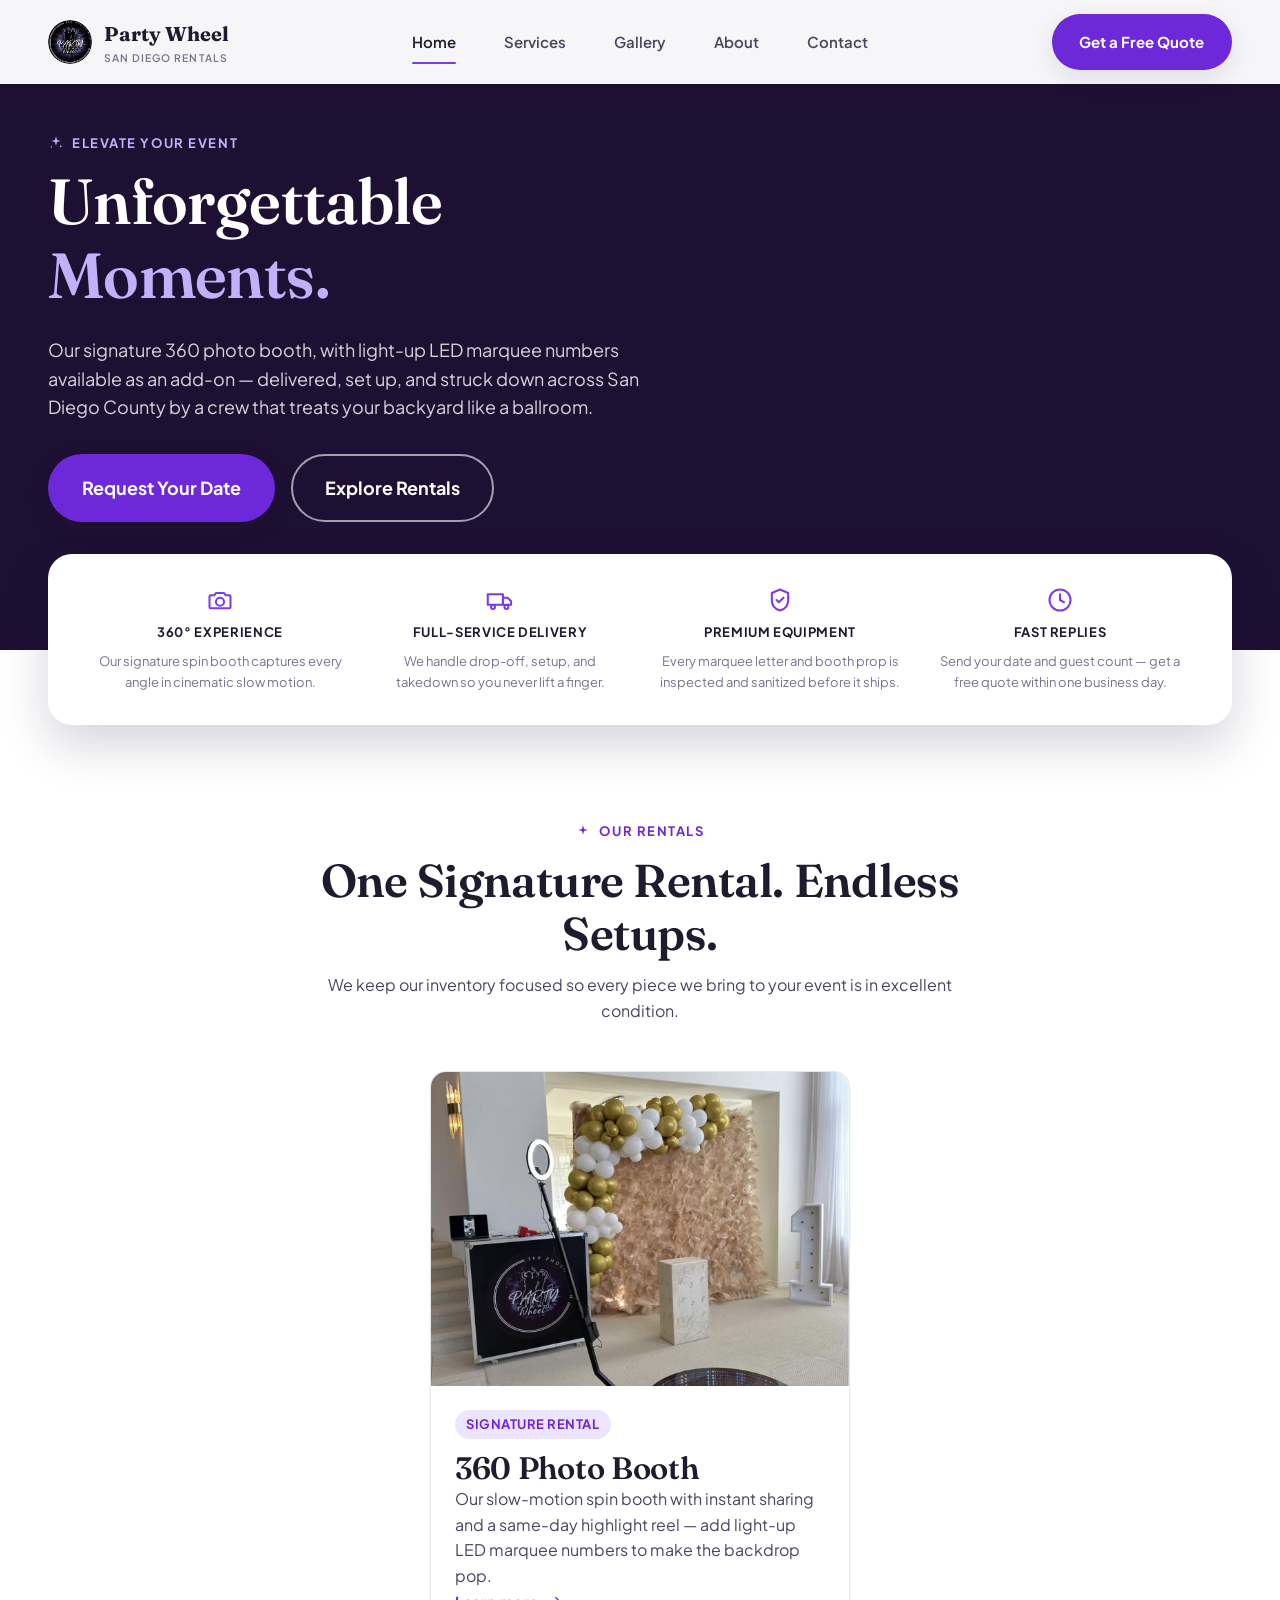
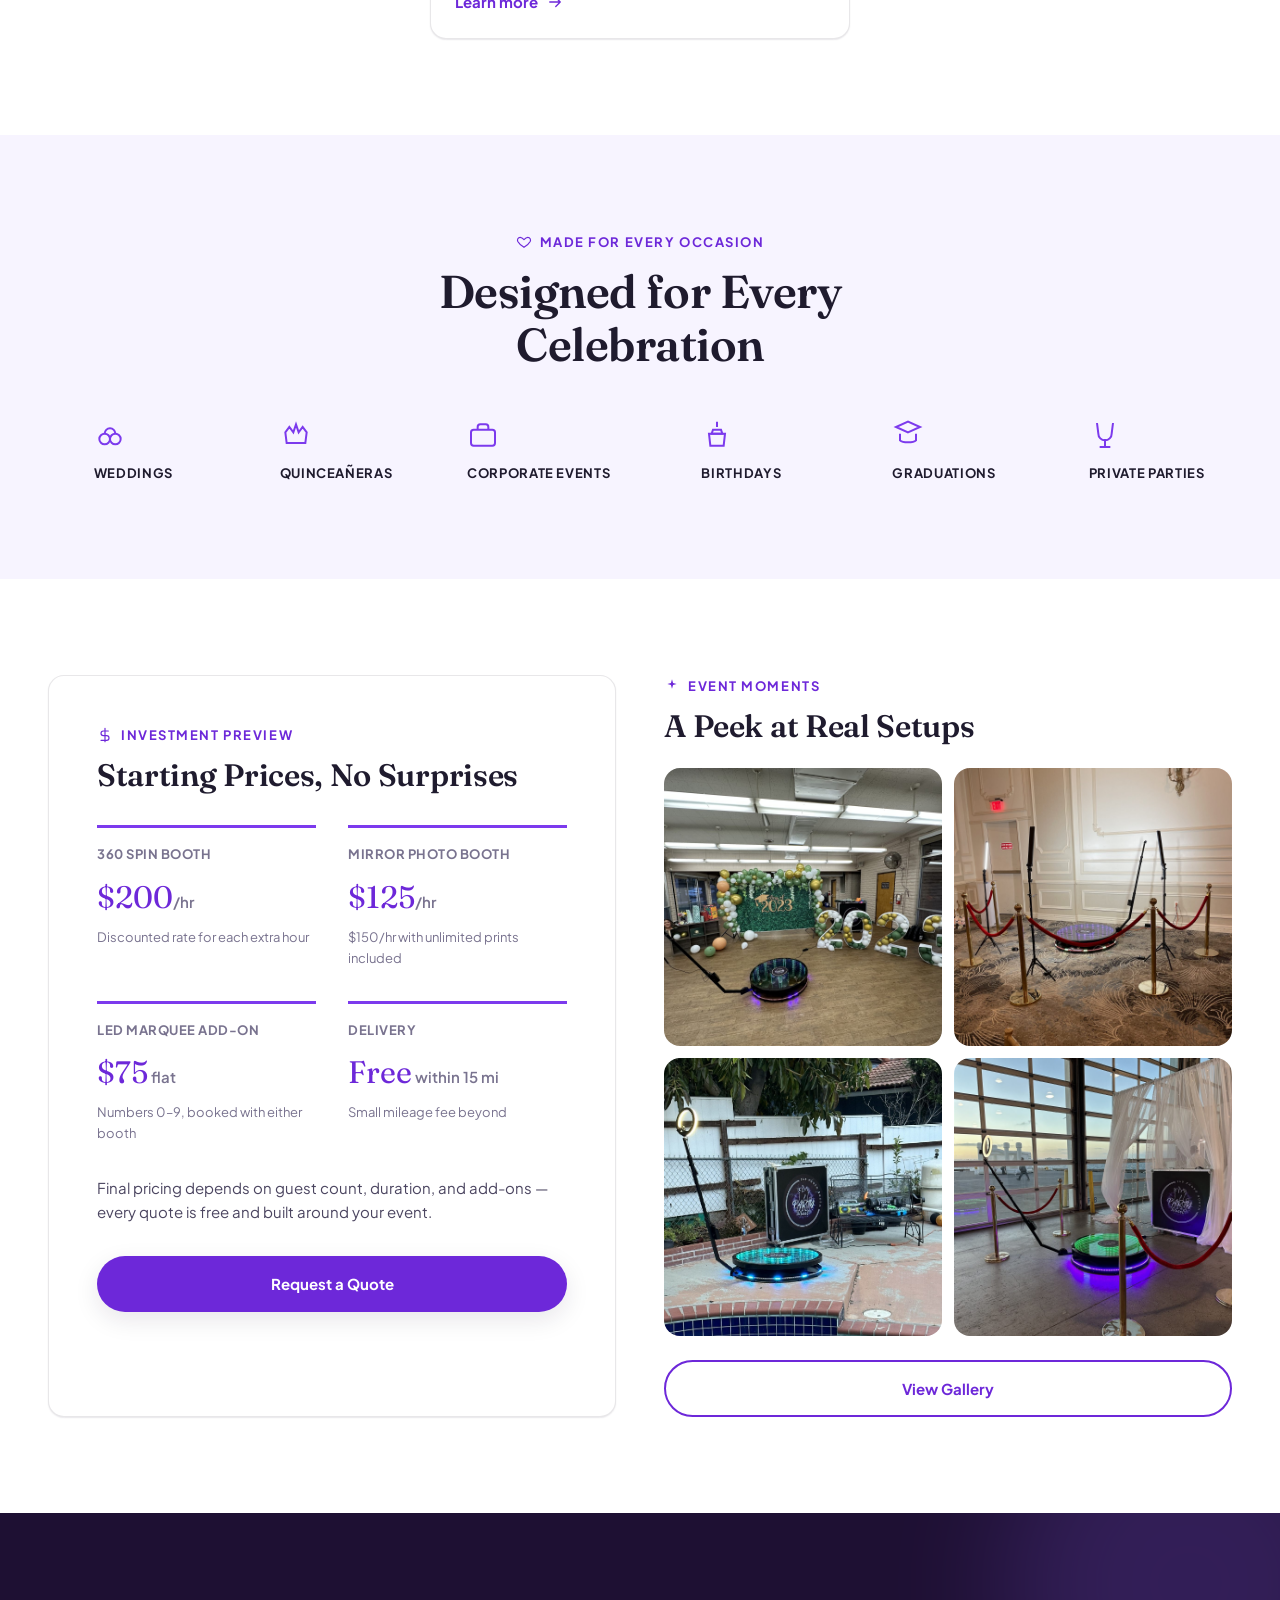
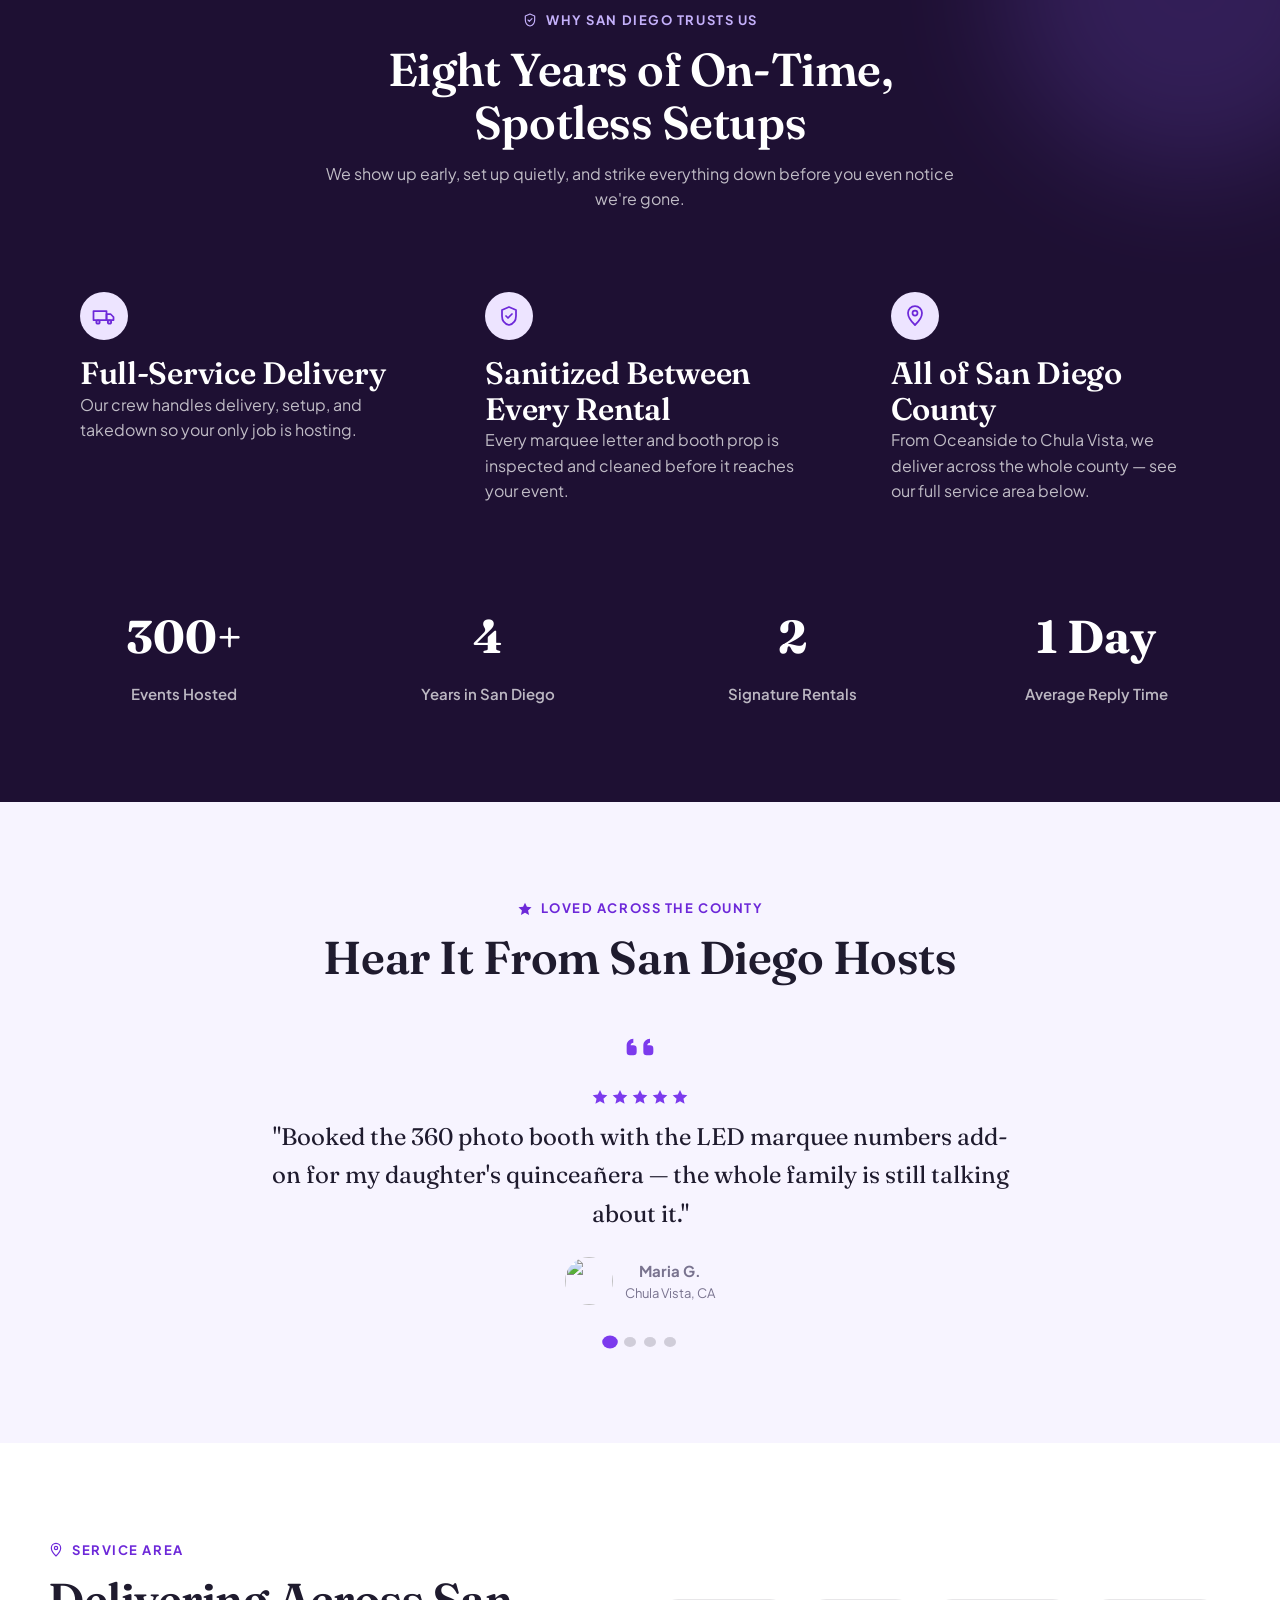
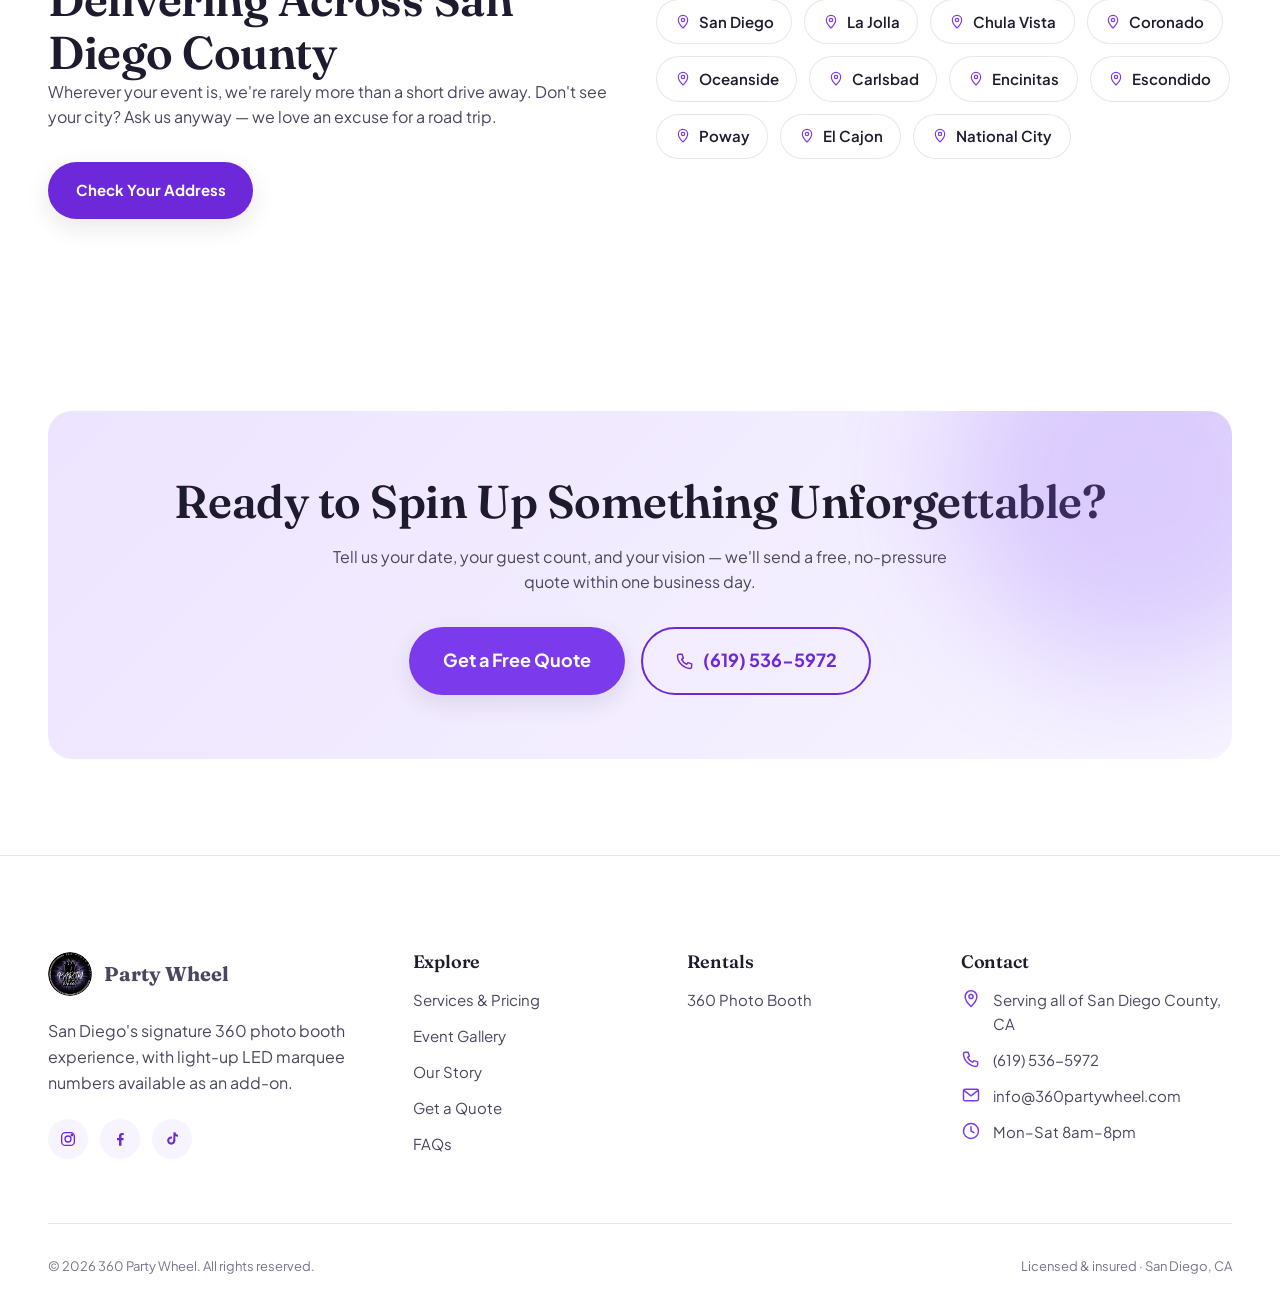
==== commit ca2bbd0d: "Update site to photo booth and LED marquee lineup Drop chairs, tables, inflatables, foam, and karaok" ====
--- a/index.html
+++ b/index.html
@@ -3,8 +3,8 @@
 <head>
 <meta charset="UTF-8">
 <meta name="viewport" content="width=device-width, initial-scale=1">
-<title>360 Party Wheel | San Diego Party & Event Rentals — Karaoke, LED Marquee, Photo Booth</title>
-<meta name="description" content="San Diego's full-circle party rental company. Karaoke setups, LED marquee letters &amp; numbers, and our signature 360 photo booth — delivered and set up across San Diego County.">
+<title>360 Party Wheel | San Diego 360 Photo Booth Rental</title>
+<meta name="description" content="San Diego's signature 360 photo booth rental, with light-up LED marquee numbers available as an add-on — delivered and set up across San Diego County.">
 <meta name="theme-color" content="#1e1033">
 <link rel="preconnect" href="https://fonts.googleapis.com">
 <link rel="preconnect" href="https://fonts.gstatic.com" crossorigin>
@@ -78,7 +78,7 @@
           Elevate Your Event
         </span>
         <h1 class="reveal">Unforgettable <em>Moments.</em></h1>
-        <p class="hero-lede reveal">Karaoke setups, light-up LED marquee letters, and our signature 360 photo booth — delivered, set up, and struck down across San Diego County by a crew that treats your backyard like a ballroom.</p>
+        <p class="hero-lede reveal">Our signature 360 photo booth, with light-up LED marquee numbers available as an add-on — delivered, set up, and struck down across San Diego County by a crew that treats your backyard like a ballroom.</p>
         <div class="hero-actions reveal">
           <a class="btn btn-primary btn-lg" href="contact.html">Request Your Date</a>
           <a class="btn btn-outline btn-lg" href="services.html">Explore Rentals</a>
@@ -102,7 +102,7 @@
       <div class="feature-bar-item">
         <svg viewBox="0 0 24 24" fill="none" stroke="currentColor" stroke-width="1.75" stroke-linecap="round" stroke-linejoin="round"><path d="M12 3l7 3v6c0 5-3 8-7 9-4-1-7-4-7-9V6z"/><path d="M9 12l2 2 4-4"/></svg>
         <strong>Premium Equipment</strong>
-        <p>Every mic, speaker, and marquee letter is inspected and sanitized before it ships.</p>
+        <p>Every marquee letter and booth prop is inspected and sanitized before it ships.</p>
       </div>
       <div class="feature-bar-item">
         <svg viewBox="0 0 24 24" fill="none" stroke="currentColor" stroke-width="1.75" stroke-linecap="round" stroke-linejoin="round"><circle cx="12" cy="12" r="9"/><path d="M12 7v5l3.5 2"/></svg>
@@ -120,24 +120,10 @@
           <svg viewBox="0 0 24 24" fill="currentColor"><path d="M12 2l1.6 5.4L19 9l-5.4 1.6L12 16l-1.6-5.4L5 9l5.4-1.6z"/></svg>
           Our Rentals
         </span>
-        <h2>Two Categories. Endless Setups.</h2>
+        <h2>One Signature Rental. Endless Setups.</h2>
         <p>We keep our inventory focused so every piece we bring to your event is in excellent condition.</p>
       </div>
-      <div class="grid grid-2" data-reveal-group>
-        <article class="card item-card reveal">
-          <div class="item-card-media">
-            <img src="https://images.unsplash.com/photo-1517457373958-b7bdd4587205?auto=format&fit=crop&w=600&h=450&q=75" width="600" height="450" loading="lazy" alt="Dance floor lit up at an evening reception">
-          </div>
-          <div class="item-card-body">
-            <span class="item-card-tag">Lights &amp; Sound</span>
-            <h3>Entertainment</h3>
-            <p>Karaoke setups and light-up LED marquee letters &amp; numbers that get every guest involved.</p>
-            <a class="service-card-link" href="services.html#entertainment">
-              Learn more
-              <svg viewBox="0 0 24 24" fill="none" stroke="currentColor" stroke-width="1.75" stroke-linecap="round" stroke-linejoin="round"><path d="M5 12h14M13 6l6 6-6 6"/></svg>
-            </a>
-          </div>
-        </article>
+      <div data-reveal-group style="max-width: 420px; margin-inline: auto;">
         <article class="card item-card reveal">
           <div class="item-card-media">
             <img src="assets/img/gallery/booth-birthday-balloon-arch.jpg" width="600" height="450" loading="lazy" alt="360 Party Wheel spin booth set up in front of a gold and white balloon arch">
@@ -145,7 +131,7 @@
           <div class="item-card-body">
             <span class="item-card-tag">Signature Rental</span>
             <h3>360 Photo Booth</h3>
-            <p>Our slow-motion spin booth with instant sharing and a same-day highlight reel.</p>
+            <p>Our slow-motion spin booth with instant sharing and a same-day highlight reel — add light-up LED marquee numbers to make the backdrop pop.</p>
             <a class="service-card-link" href="services.html#photo-booth">
               Learn more
               <svg viewBox="0 0 24 24" fill="none" stroke="currentColor" stroke-width="1.75" stroke-linecap="round" stroke-linejoin="round"><path d="M5 12h14M13 6l6 6-6 6"/></svg>
@@ -207,14 +193,19 @@
           <h3>Starting Prices, No Surprises</h3>
           <div class="investment-grid">
             <div class="investment-item">
-              <div class="investment-item-label">Entertainment</div>
-              <div class="investment-price">$125<span>/day</span></div>
-              <div class="investment-range">Ranges up to $250/day</div>
+              <div class="investment-item-label">360 Spin Booth</div>
+              <div class="investment-price">$200<span>/hr</span></div>
+              <div class="investment-range">Discounted rate for each extra hour</div>
             </div>
             <div class="investment-item">
-              <div class="investment-item-label">360 Photo Booth</div>
-              <div class="investment-price">$350<span>/event</span></div>
-              <div class="investment-range">Ranges up to $600/event</div>
+              <div class="investment-item-label">Mirror Photo Booth</div>
+              <div class="investment-price">$125<span>/hr</span></div>
+              <div class="investment-range">$150/hr with unlimited prints included</div>
+            </div>
+            <div class="investment-item">
+              <div class="investment-item-label">LED Marquee Add-On</div>
+              <div class="investment-price">$75<span> flat</span></div>
+              <div class="investment-range">Numbers 0–9, booked with either booth</div>
             </div>
             <div class="investment-item">
               <div class="investment-item-label">Delivery</div>
@@ -268,7 +259,7 @@
             <svg viewBox="0 0 24 24" fill="none" stroke="currentColor" stroke-width="1.75" stroke-linecap="round" stroke-linejoin="round"><path d="M12 3l7 3v6c0 5-3 8-7 9-4-1-7-4-7-9V6z"/><path d="M9 12l2 2 4-4"/></svg>
           </span>
           <h3>Sanitized Between Every Rental</h3>
-          <p>Every mic, speaker, and marquee letter is inspected and cleaned before it reaches your event.</p>
+          <p>Every marquee letter and booth prop is inspected and cleaned before it reaches your event.</p>
         </div>
         <div class="feature-card reveal">
           <span class="feature-card-icon">
@@ -280,20 +271,20 @@
       </div>
       <div class="stats-row" data-reveal-group>
         <div class="stat reveal">
-          <div class="stat-number"><span data-counter="2500" data-suffix="+">0</span></div>
+          <div class="stat-number"><span data-counter="300" data-suffix="+">0</span></div>
           <div class="stat-label">Events Hosted</div>
         </div>
         <div class="stat reveal">
-          <div class="stat-number"><span data-counter="8">0</span></div>
+          <div class="stat-number"><span data-counter="4">0</span></div>
           <div class="stat-label">Years in San Diego</div>
         </div>
         <div class="stat reveal">
-          <div class="stat-number"><span data-counter="15" data-suffix="k+">0</span></div>
-          <div class="stat-label">Rental Items in Stock</div>
+          <div class="stat-number"><span data-counter="2">0</span></div>
+          <div class="stat-label">Signature Rentals</div>
         </div>
         <div class="stat reveal">
-          <div class="stat-number"><span data-counter="4.9" data-decimals="1" data-suffix="★">0</span></div>
-          <div class="stat-label">Average Rating</div>
+          <div class="stat-number"><span data-counter="1" data-suffix=" Day">0</span></div>
+          <div class="stat-label">Average Reply Time</div>
         </div>
       </div>
     </div>
@@ -320,7 +311,7 @@
               <svg viewBox="0 0 24 24" fill="currentColor"><path d="M12 2.5l2.9 6.3 6.9.7-5.2 4.7 1.5 6.8L12 17.6l-6.1 3.4 1.5-6.8-5.2-4.7 6.9-.7z"/></svg>
               <svg viewBox="0 0 24 24" fill="currentColor"><path d="M12 2.5l2.9 6.3 6.9.7-5.2 4.7 1.5 6.8L12 17.6l-6.1 3.4 1.5-6.8-5.2-4.7 6.9-.7z"/></svg>
             </div>
-            <p>"Booked the 360 photo booth and the karaoke setup for my daughter's quinceañera — the whole family is still talking about it."</p>
+            <p>"Booked the 360 photo booth with the LED marquee numbers add-on for my daughter's quinceañera — the whole family is still talking about it."</p>
             <div class="testimonial-author">
               <img src="https://images.unsplash.com/photo-1544725176-7c40e5a71c5e?auto=format&fit=crop&w=96&h=96&q=75" width="48" height="48" loading="lazy" alt="">
               <span><strong>Maria G.</strong><span>Chula Vista, CA</span></span>
@@ -335,7 +326,7 @@
               <svg viewBox="0 0 24 24" fill="currentColor"><path d="M12 2.5l2.9 6.3 6.9.7-5.2 4.7 1.5 6.8L12 17.6l-6.1 3.4 1.5-6.8-5.2-4.7 6.9-.7z"/></svg>
               <svg viewBox="0 0 24 24" fill="currentColor"><path d="M12 2.5l2.9 6.3 6.9.7-5.2 4.7 1.5 6.8L12 17.6l-6.1 3.4 1.5-6.8-5.2-4.7 6.9-.7z"/></svg>
             </div>
-            <p>"Setup and breakdown were seamless. Karaoke went all night at our backyard bash in La Jolla."</p>
+            <p>"Setup and breakdown were seamless. The photo booth with the light-up numbers looked amazing at our backyard bash in La Jolla."</p>
             <div class="testimonial-author">
               <img src="https://images.unsplash.com/photo-1547425260-76bcadfb4f2c?auto=format&fit=crop&w=96&h=96&q=75" width="48" height="48" loading="lazy" alt="">
               <span><strong>Daniel R.</strong><span>La Jolla, CA</span></span>
@@ -435,7 +426,7 @@
           <img src="assets/img/logo-badge.png" alt="" class="brand-logo" width="44" height="44">
           <span>Party Wheel</span>
         </a>
-        <p>Full-circle party &amp; event rentals for San Diego County — karaoke, LED marquee letters, and our signature 360 photo booth experience.</p>
+        <p>San Diego's signature 360 photo booth experience, with light-up LED marquee numbers available as an add-on.</p>
         <div class="social-row">
           <a href="https://instagram.com/360partywheel" aria-label="360 Party Wheel on Instagram" target="_blank" rel="noopener"><svg viewBox="0 0 24 24" fill="none" stroke="currentColor" stroke-width="1.75"><rect x="3.5" y="3.5" width="17" height="17" rx="5"/><circle cx="12" cy="12" r="4"/><circle cx="17.2" cy="6.8" r="1"/></svg></a>
           <a href="https://facebook.com" aria-label="360 Party Wheel on Facebook" target="_blank" rel="noopener"><svg viewBox="0 0 24 24" fill="currentColor"><path d="M14 21v-7.5h2.5l.4-3H14V8.3c0-.9.2-1.5 1.6-1.5H17V4.2C16.7 4.1 15.7 4 14.6 4c-2.3 0-3.9 1.4-3.9 4v2.5H8v3h2.7V21z"/></svg></a>
@@ -455,7 +446,6 @@
       <div>
         <h4 class="footer-heading">Rentals</h4>
         <ul class="footer-links">
-          <li><a href="services.html#entertainment">Entertainment</a></li>
           <li><a href="services.html#photo-booth">360 Photo Booth</a></li>
         </ul>
       </div>
